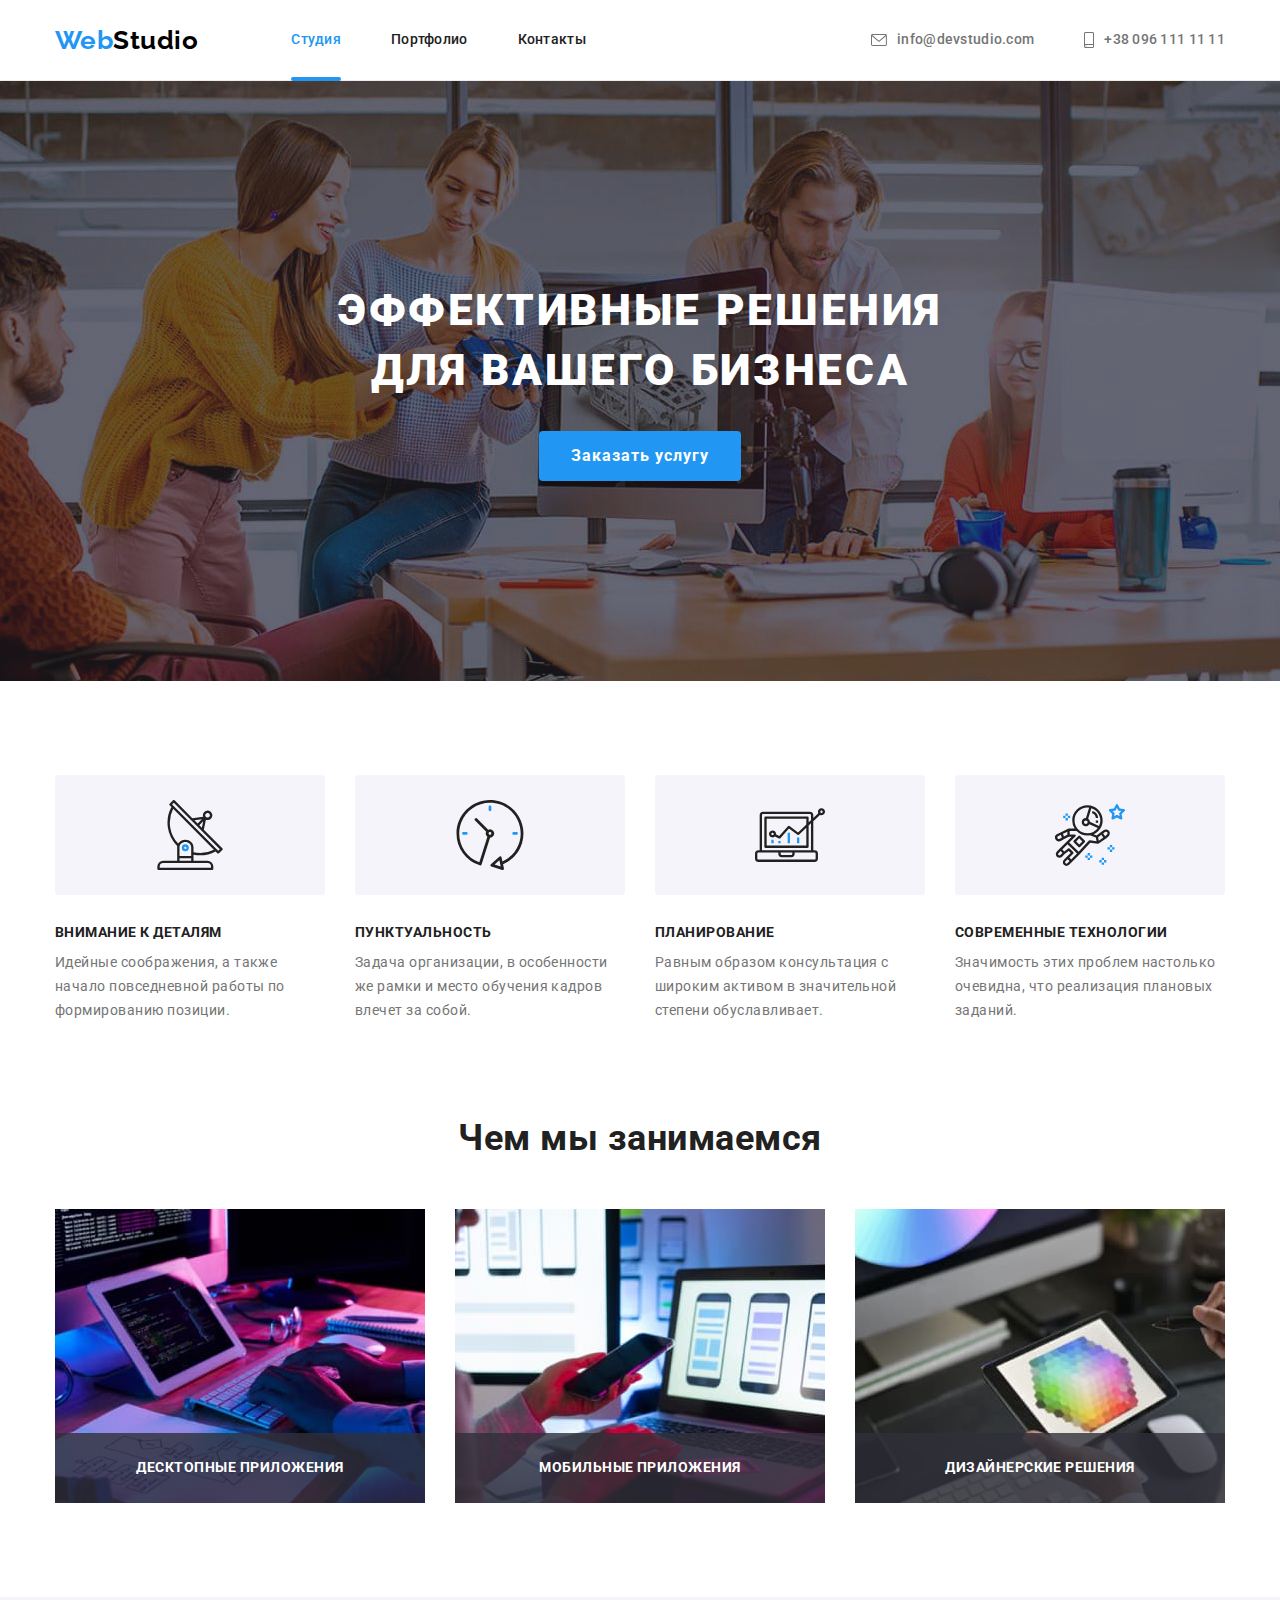
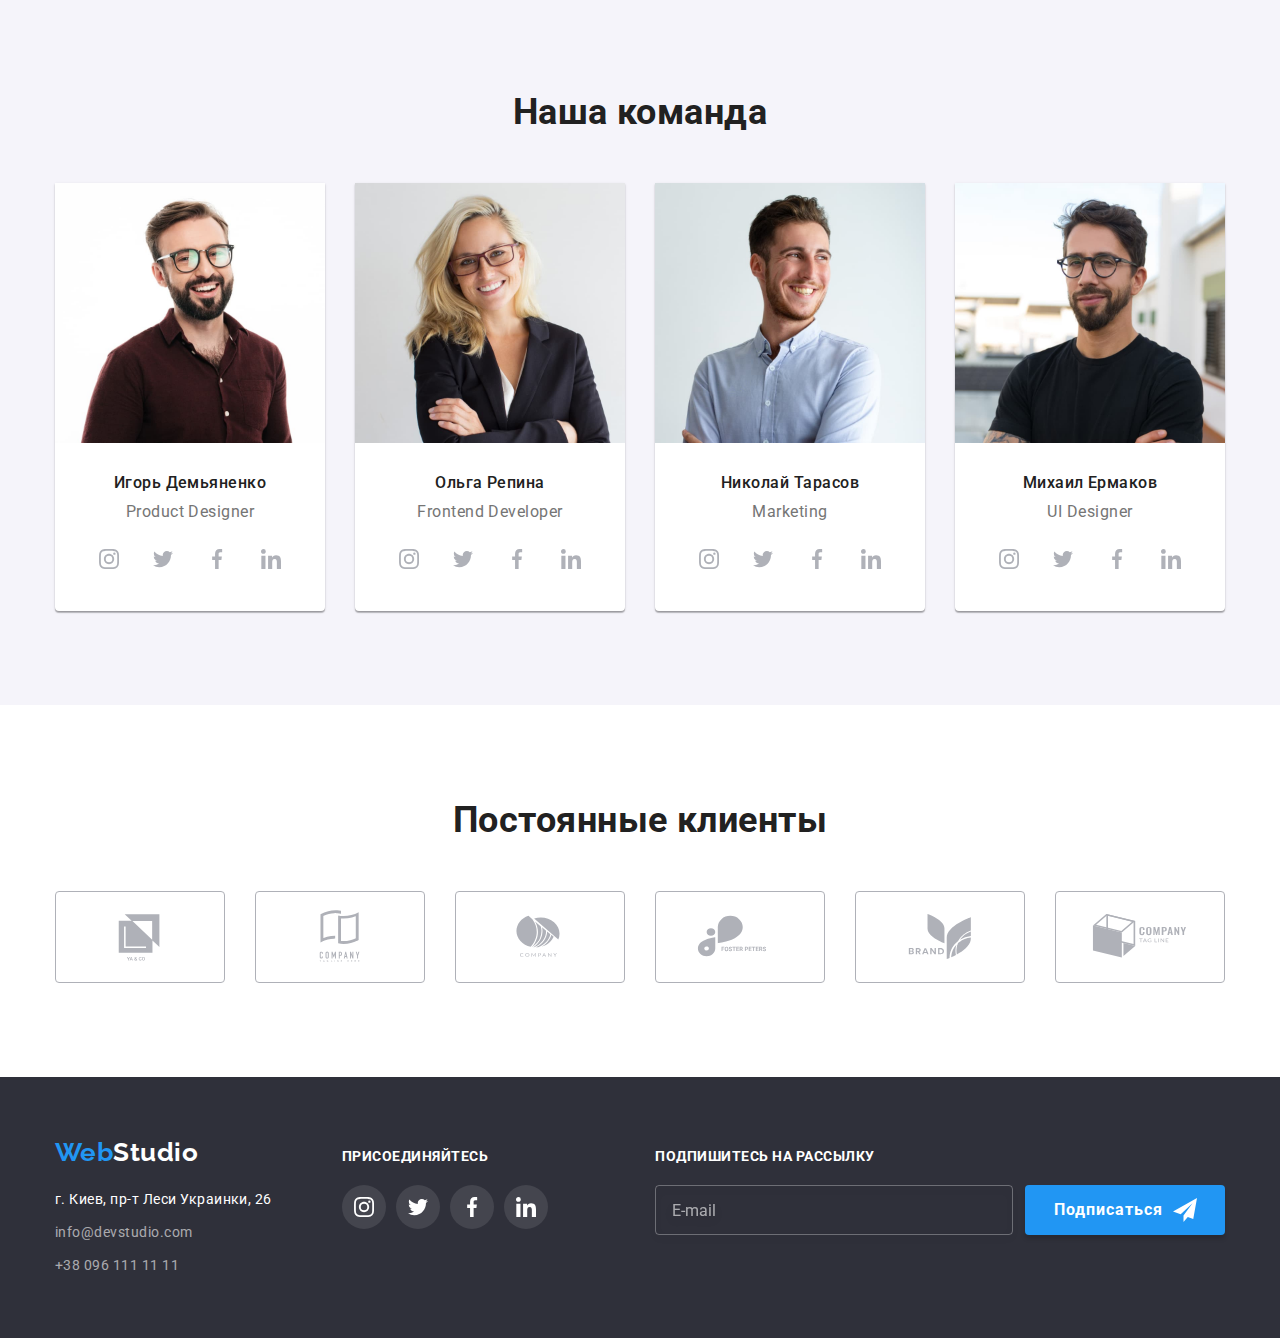
==== index.html @ 47e0ccbe "Итоги предыдущего ДЗ" ====
<!DOCTYPE html>
<html lang="ru">
   <head>
      <meta charset="UTF-8" />
      <meta http-equiv="X-UA-Compatible" content="IE=edge" />
      <meta name="viewport" content="width=device-width, initial-scale=1.0" />
      <title>Студия</title>
      <link rel="preconnect" href="https://fonts.googleapis.com" />
      <link rel="preconnect" href="https://fonts.gstatic.com" crossorigin />
      <link
         href="https://fonts.googleapis.com/css2?family=Raleway:wght@700&family=Roboto:wght@400;500;700;900&display=swap"
         rel="stylesheet"
      />
      <link
         rel="stylesheet"
         href="https://cdnjs.cloudflare.com/ajax/libs/modern-normalize/1.1.0/modern-normalize.css"
      />
      <link rel="stylesheet" href="./css/main.min.css" />
   </head>
   <body>
      <!-- Шапка страницы -->
      <header class="header">
         <div class="container">
            <a class="logo logo--header link" href="./index.html" lang="en">
               <span class="accent">Web</span>Studio</a
            >
            <nav class="nav">
               <ul class="nav-list list">
                  <li class="nav-list__item">
                     <a
                        class="nav-list__link nav-list__link--accent link"
                        href="./index.html"
                        >Студия</a
                     >
                  </li>
                  <li class="nav-list__item">
                     <a class="nav-list__link link" href="./portfolio.html"
                        >Портфолио</a
                     >
                  </li>
                  <li class="nav-list__item">
                     <a class="nav-list__link link" href="">Контакты</a>
                  </li>
               </ul>
            </nav>
            <ul class="contact-list list">
               <li class="contact-list__item">
                  <a
                     class="contact-list__link link"
                     href="mailto:info@devstudio.com"
                  >
                     <svg class="contact-list__icon" width="16" height="12">
                        <use href="./images/icons.svg#icon-envelope"></use>
                     </svg>
                     info@devstudio.com
                  </a>
               </li>
               <li class="contact-list__item">
                  <a class="contact-list__link link" href="tel:+380961111111">
                     <svg class="contact-list__icon" width="10" height="16">
                        <use href="./images/icons.svg#icon-phone"></use>
                     </svg>
                     +38 096 111 11 11
                  </a>
               </li>
            </ul>
         </div>
      </header>
      <!-- Уникальный контент страницы -->
      <main>
         <!-- Герой+ -->
         <section class="hero hero__overlay">
            <div class="container">
               <h1 class="hero__title">
                  Эффективные решения
                  <br />
                  для вашего бизнеса
               </h1>
               <button data-modal-open type="button" class="button">
                  Заказать услугу
               </button>
            </div>
         </section>
         <!-- Преимущества+ -->
         <section class="advantage section">
            <div class="container">
               <h2 class="visually-hidden">Преимущества</h2>
               <ul class="advantage-list list">
                  <li class="advantage-list__item">
                     <div class="advantage-list__wrap">
                        <svg
                           class="advantage-list__icon"
                           width="70"
                           height="70"
                        >
                           <use href="./images/icons.svg#icon-antenna"></use>
                        </svg>
                     </div>
                     <h3 class="advantage-list__title">Внимание к деталям</h3>
                     <p class="advantage-list__text">
                        Идейные соображения, а также начало повседневной работы
                        по формированию позиции.
                     </p>
                  </li>
                  <li class="advantage-list__item">
                     <div class="advantage-list__wrap">
                        <svg
                           class="advantage-list__icon"
                           width="70"
                           height="70"
                        >
                           <use href="./images/icons.svg#icon-clock"></use>
                        </svg>
                     </div>
                     <h3 class="advantage-list__title">Пунктуальность</h3>
                     <p class="advantage-list__text">
                        Задача организации, в особенности же рамки и место
                        обучения кадров влечет за собой.
                     </p>
                  </li>
                  <li class="advantage-list__item">
                     <div class="advantage-list__wrap">
                        <svg
                           class="advantage-list__icon"
                           width="70"
                           height="70"
                        >
                           <use href="./images/icons.svg#icon-diagram"></use>
                        </svg>
                     </div>
                     <h3 class="advantage-list__title">Планирование</h3>
                     <p class="advantage-list__text">
                        Равным образом консультация с широким активом в
                        значительной степени обуславливает.
                     </p>
                  </li>
                  <li class="advantage-list__item">
                     <div class="advantage-list__wrap">
                        <svg
                           class="advantage-list__icon"
                           width="70"
                           height="70"
                        >
                           <use href="./images/icons.svg#icon-astronaut"></use>
                        </svg>
                     </div>
                     <h3 class="advantage-list__title">
                        Современные технологии
                     </h3>
                     <p class="advantage-list__text">
                        Значимость этих проблем настолько очевидна, что
                        реализация плановых заданий.
                     </p>
                  </li>
               </ul>
            </div>
         </section>
         <!-- Чем мы занимаемся+ -->
         <section class="offers section">
            <div class="container">
               <h2 class="offers__title">Чем мы занимаемся</h2>
               <ul class="offers-list list">
                  <li class="offers-list__item">
                     <img
                        src="./images/box1.jpg"
                        alt="Человек печатает на клавиатуре"
                        width="370"
                     />
                     <p class="offers-list__text">Десктопные приложения</p>
                  </li>
                  <li class="offers-list__item">
                     <img
                        src="./images/box2.jpg"
                        alt="Человек держит в руке смартфон"
                        width="370"
                     />
                     <p class="offers-list__text">Мобильные приложения</p>
                  </li>
                  <li class="offers-list__item">
                     <img
                        src="./images/box3.jpg"
                        alt="Человек держит в руке планшет"
                        width="370"
                     />
                     <p class="offers-list__text">Дизайнерские решения</p>
                  </li>
               </ul>
            </div>
         </section>
         <!-- Наша команда+ -->
         <section class="team section">
            <div class="container">
               <h2 class="team__title">Наша команда</h2>
               <ul class="team-list list">
                  <li class="team-list__item">
                     <img
                        class="team-list__image"
                        src="./images/team-card1.jpg"
                        alt="Игорь Демьяненко"
                        width="270"
                     />
                     <div class="team-list__wrap">
                        <h3 class="team-list__item-title">Игорь Демьяненко</h3>
                        <p class="team-list__item-text" lang="en">
                           Product Designer
                        </p>
                        <ul class="team-list__socials socials list">
                           <li class="socials__item">
                              <a
                                 href=""
                                 class="socials__link socials__link--team"
                              >
                                 <svg
                                    class="socials__icon"
                                    width="20"
                                    height="20"
                                 >
                                    <use
                                       href="./images/icons.svg#icon-instagram"
                                    ></use>
                                 </svg>
                              </a>
                           </li>
                           <li class="socials__item">
                              <a
                                 href=""
                                 class="socials__link socials__link--team"
                              >
                                 <svg
                                    class="socials__icon"
                                    width="20"
                                    height="20"
                                 >
                                    <use
                                       href="./images/icons.svg#icon-twitter"
                                    ></use>
                                 </svg>
                              </a>
                           </li>
                           <li class="socials__item">
                              <a
                                 href=""
                                 class="socials__link socials__link--team"
                              >
                                 <svg
                                    class="socials__icon"
                                    width="20"
                                    height="20"
                                 >
                                    <use
                                       href="./images/icons.svg#icon-facebook"
                                    ></use>
                                 </svg>
                              </a>
                           </li>
                           <li class="socials__item">
                              <a
                                 href=""
                                 class="socials__link socials__link--team"
                              >
                                 <svg
                                    class="socials__icon"
                                    width="20"
                                    height="20"
                                 >
                                    <use
                                       href="./images/icons.svg#icon-linkedin"
                                    ></use>
                                 </svg>
                              </a>
                           </li>
                        </ul>
                     </div>
                  </li>
                  <li class="team-list__item">
                     <img
                        class="team-list__image"
                        src="./images/team-card2.jpg"
                        alt="Ольга Репина"
                        width="270"
                     />
                     <div class="team-list__wrap">
                        <h3 class="team-list__item-title">Ольга Репина</h3>
                        <p class="team-list__item-text" lang="en">
                           Frontend Developer
                        </p>
                        <ul class="team-list__socials socials list">
                           <li class="socials__item">
                              <a
                                 href=""
                                 class="socials__link socials__link--team"
                              >
                                 <svg
                                    class="socials__icon"
                                    width="20"
                                    height="20"
                                 >
                                    <use
                                       href="./images/icons.svg#icon-instagram"
                                    ></use>
                                 </svg>
                              </a>
                           </li>
                           <li class="socials__item">
                              <a
                                 href=""
                                 class="socials__link socials__link--team"
                              >
                                 <svg
                                    class="socials__icon"
                                    width="20"
                                    height="20"
                                 >
                                    <use
                                       href="./images/icons.svg#icon-twitter"
                                    ></use>
                                 </svg>
                              </a>
                           </li>
                           <li class="socials__item">
                              <a
                                 href=""
                                 class="socials__link socials__link--team"
                              >
                                 <svg
                                    class="socials__icon"
                                    width="20"
                                    height="20"
                                 >
                                    <use
                                       href="./images/icons.svg#icon-facebook"
                                    ></use>
                                 </svg>
                              </a>
                           </li>
                           <li class="socials__item">
                              <a
                                 href=""
                                 class="socials__link socials__link--team"
                              >
                                 <svg
                                    class="socials__icon"
                                    width="20"
                                    height="20"
                                 >
                                    <use
                                       href="./images/icons.svg#icon-linkedin"
                                    ></use>
                                 </svg>
                              </a>
                           </li>
                        </ul>
                     </div>
                  </li>
                  <li class="team-list__item">
                     <img
                        class="team-list__image"
                        src="./images/team-card3.jpg"
                        alt="Николай Тарасов"
                        width="270"
                     />
                     <div class="team-list__wrap">
                        <h3 class="team-list__item-title">Николай Тарасов</h3>
                        <p class="team-list__item-text" lang="en">Marketing</p>
                        <ul class="team-list__socials socials list">
                           <li class="socials__item">
                              <a
                                 href=""
                                 class="socials__link socials__link--team"
                              >
                                 <svg
                                    class="socials__icon"
                                    width="20"
                                    height="20"
                                 >
                                    <use
                                       href="./images/icons.svg#icon-instagram"
                                    ></use>
                                 </svg>
                              </a>
                           </li>
                           <li class="socials__item">
                              <a
                                 href=""
                                 class="socials__link socials__link--team"
                              >
                                 <svg
                                    class="socials__icon"
                                    width="20"
                                    height="20"
                                 >
                                    <use
                                       href="./images/icons.svg#icon-twitter"
                                    ></use>
                                 </svg>
                              </a>
                           </li>
                           <li class="socials__item">
                              <a
                                 href=""
                                 class="socials__link socials__link--team"
                              >
                                 <svg
                                    class="socials__icon"
                                    width="20"
                                    height="20"
                                 >
                                    <use
                                       href="./images/icons.svg#icon-facebook"
                                    ></use>
                                 </svg>
                              </a>
                           </li>
                           <li class="socials__item">
                              <a
                                 href=""
                                 class="socials__link socials__link--team"
                              >
                                 <svg
                                    class="socials__icon"
                                    width="20"
                                    height="20"
                                 >
                                    <use
                                       href="./images/icons.svg#icon-linkedin"
                                    ></use>
                                 </svg>
                              </a>
                           </li>
                        </ul>
                     </div>
                  </li>
                  <li class="team-list__item">
                     <img
                        class="team-list__image"
                        src="./images/team-card4.jpg"
                        alt="Михаил Ермаков"
                        width="270"
                     />
                     <div class="team-list__wrap">
                        <h3 class="team-list__item-title">Михаил Ермаков</h3>
                        <p class="team-list__item-text" lang="en">
                           UI Designer
                        </p>
                        <ul class="team-list__socials socials list">
                           <li class="socials__item">
                              <a
                                 href=""
                                 class="socials__link socials__link--team"
                              >
                                 <svg
                                    class="socials__icon"
                                    width="20"
                                    height="20"
                                 >
                                    <use
                                       href="./images/icons.svg#icon-instagram"
                                    ></use>
                                 </svg>
                              </a>
                           </li>
                           <li class="socials__item">
                              <a
                                 href=""
                                 class="socials__link socials__link--team"
                              >
                                 <svg
                                    class="socials__icon"
                                    width="20"
                                    height="20"
                                 >
                                    <use
                                       href="./images/icons.svg#icon-twitter"
                                    ></use>
                                 </svg>
                              </a>
                           </li>
                           <li class="socials__item">
                              <a
                                 href=""
                                 class="socials__link socials__link--team"
                              >
                                 <svg
                                    class="socials__icon"
                                    width="20"
                                    height="20"
                                 >
                                    <use
                                       href="./images/icons.svg#icon-facebook"
                                    ></use>
                                 </svg>
                              </a>
                           </li>
                           <li class="socials__item">
                              <a
                                 href=""
                                 class="socials__link socials__link--team"
                              >
                                 <svg
                                    class="socials__icon"
                                    width="20"
                                    height="20"
                                 >
                                    <use
                                       href="./images/icons.svg#icon-linkedin"
                                    ></use>
                                 </svg>
                              </a>
                           </li>
                        </ul>
                     </div>
                  </li>
               </ul>
            </div>
         </section>
         <!-- Клиенты+ -->
         <section class="clients section">
            <div class="container">
               <h2 class="clients__title">Постоянные клиенты</h2>
               <ul class="clients-list list">
                  <li class="clients-list__item">
                     <a href="" class="clients-list__link">
                        <svg class="clients-list__icon" width="106" height="60">
                           <use href="./images/icons.svg#icon-client1"></use>
                        </svg>
                     </a>
                  </li>
                  <li class="clients-list__item">
                     <a href="" class="clients-list__link">
                        <svg class="clients-list__icon" width="106" height="60">
                           <use href="./images/icons.svg#icon-client2"></use>
                        </svg>
                     </a>
                  </li>
                  <li class="clients-list__item">
                     <a href="" class="clients-list__link">
                        <svg class="clients-list__icon" width="106" height="60">
                           <use href="./images/icons.svg#icon-client3"></use>
                        </svg>
                     </a>
                  </li>
                  <li class="clients-list__item">
                     <a href="" class="clients-list__link">
                        <svg class="clients-list__icon" width="106" height="60">
                           <use href="./images/icons.svg#icon-client4"></use>
                        </svg>
                     </a>
                  </li>
                  <li class="clients-list__item">
                     <a href="" class="clients-list__link">
                        <svg class="clients-list__icon" width="106" height="60">
                           <use href="./images/icons.svg#icon-client5"></use>
                        </svg>
                     </a>
                  </li>
                  <li class="clients-list__item">
                     <a href="" class="clients-list__link">
                        <svg class="clients-list__icon" width="106" height="60">
                           <use href="./images/icons.svg#icon-client6"></use>
                        </svg>
                     </a>
                  </li>
               </ul>
            </div>
         </section>
      </main>
      <!-- Подвал страницы -->
      <footer class="footer">
         <div class="container">
            <div class="wrap wrap--left">
               <a class="logo logo--footer link" href="./index.html">
                  <span class="accent">Web</span>Studio</a
               >
               <address class="footer-address">
                  <ul class="address-list list">
                     <li class="address-list__item">
                        <a
                           class="
                              address-list__link address-list__link--map
                              link
                           "
                           href="https://goo.gl/maps/WgoKR5kKBHzv3oiY9"
                           target="_blank"
                           rel="noopener noreferrer"
                        >
                           г. Киев, пр-т Леси Украинки, 26
                        </a>
                     </li>
                     <li class="address-list__item">
                        <a
                           class="address-list__link link"
                           href="mailto:info@devstudio.com"
                           >info@devstudio.com</a
                        >
                     </li>
                     <li class="address-list__item">
                        <a
                           class="address-list__link link"
                           href="tel:+380961111111"
                           >+38 096 111 11 11</a
                        >
                     </li>
                  </ul>
               </address>
            </div>
            <div class="wrap wrap--centre">
               <p class="join__title">присоединяйтесь</p>
               <ul class="footer__socials socials list">
                  <li class="socials__item">
                     <a href="" class="socials__link socials__link--footer">
                        <svg class="socials__icon" width="20" height="20">
                           <use href="./images/icons.svg#icon-instagram"></use>
                        </svg>
                     </a>
                  </li>
                  <li class="socials__item">
                     <a href="" class="socials__link socials__link--footer">
                        <svg class="socials__icon" width="20" height="20">
                           <use href="./images/icons.svg#icon-twitter"></use>
                        </svg>
                     </a>
                  </li>
                  <li class="socials__item">
                     <a href="" class="socials__link socials__link--footer">
                        <svg class="socials__icon" width="20" height="20">
                           <use href="./images/icons.svg#icon-facebook"></use>
                        </svg>
                     </a>
                  </li>
                  <li class="socials__item">
                     <a href="" class="socials__link socials__link--footer">
                        <svg class="socials__icon" width="20" height="20">
                           <use href="./images/icons.svg#icon-linkedin"></use>
                        </svg>
                     </a>
                  </li>
               </ul>
            </div>
            <div class="wrap wrap--right">
               <p class="subscribe__title">Подпишитесь на рассылку</p>
               <form class="subscribe-form">
                  <input
                     type="email"
                     name="subscribe-email"
                     placeholder="E-mail"
                     class="subscribe-form__input"
                  />
                  <button type="submit" class="button subscribe-btn">
                     Подписаться
                     <svg class="subscribe-btn__icon" width="24" height="24">
                        <use href="./images/icons.svg#icon-subscribe"></use>
                     </svg>
                  </button>
               </form>
            </div>
         </div>
      </footer>
      <!-- Модальное окно+ -->
      <div data-modal class="backdrop is-hidden">
         <div class="modal">
            <button data-modal-close class="btn-close">
               <svg class="btn-close__icon" width="18" height="18">
                  <use href="./images/icons.svg#icon-close"></use>
               </svg>
            </button>
            <p class="modal__title">Оставьте свои данные, мы вам перезвоним</p>
            <form class="contact-form">
               <label for="name" class="contact-form__label">Имя</label>
               <div class="contact-form__input-wrap">
                  <input
                     id="name"
                     type="text"
                     name="name"
                     class="contact-form__input"
                  />
                  <svg class="contact-form__icon" width="18" height="18">
                     <use href="./images/icons.svg#icon-person"></use>
                  </svg>
               </div>
               <label for="tel" class="contact-form__label">Телефон</label>
               <div class="contact-form__input-wrap">
                  <input
                     id="tel"
                     type="tel"
                     name="tel"
                     class="contact-form__input"
                  />
                  <svg class="contact-form__icon" width="18" height="18">
                     <use href="./images/icons.svg#icon-line-phone"></use>
                  </svg>
               </div>
               <label for="email" class="contact-form__label">Почта</label>
               <div class="contact-form__input-wrap">
                  <input
                     id="email"
                     type="email"
                     name="email"
                     class="contact-form__input"
                  />
                  <svg class="contact-form__icon" width="18" height="18">
                     <use href="./images/icons.svg#icon-email"></use>
                  </svg>
               </div>
               <label for="comment" class="contact-form__label"
                  >Комментарий</label
               >
               <textarea
                  id="comment"
                  name="comment"
                  placeholder="Введите текст"
                  class="contact-form__comment"
               ></textarea>
               <input
                  id="checkbox"
                  type="checkbox"
                  name="policy"
                  value="policy"
                  class="policy-form__checkbox visually-hidden"
               />
               <label for="checkbox" class="policy-form__label">
                  <span>
                     <svg class="policy-form__icon" width="16" height="15">
                        <use href="./images/icons.svg#icon-checkbox"></use>
                     </svg>
                  </span>
                  Соглашаюсь с рассылкой и принимаю &nbsp;
                  <a href="" class="policy-form__link">Условия договора</a>
               </label>
               <button type="submit" class="button">Отправить</button>
            </form>
         </div>
      </div>
      <script src="./js/modal.js"></script>
   </body>
</html>
---- css/main.min.css ----
:root{--main-text-color: #757575;--main-title-color: #212121;--main-logo-color: #000000;--accent-color: #2196f3;--secondary-title-color: #ffffff;--third-link-color: rgba(255, 255, 255, 0.6);--secondary-bgr-color: #2f303a;--team-bgr-color: #f5f4fa;--border-color: #ececec;--transition-duration: 250ms;--transition-timing-function: cubic-bezier(0.4, 0, 0.2, 1)}body{font-family:"Roboto", sans-serif;letter-spacing:0.03em;color:var(--main-title-color);background-color:var(--secondary-title-color)}p,h1,h2,h3,h4,h5,h6{margin:0}ul{margin:0;padding:0}img{display:block;max-width:100%;height:auto}.list{list-style:none}.link{text-decoration:none}.accent{color:var(--accent-color)}.container{width:1200px;padding-left:15px;padding-right:15px;margin:0 auto}.section{padding-top:94px;padding-bottom:94px}.logo{font-family:Raleway;font-weight:700;font-size:26px;line-height:1.19}.logo--header{margin-right:93px;padding-top:24px;padding-bottom:24px;color:var(--main-logo-color)}.logo--footer{display:block;margin-bottom:20px;color:var(--secondary-title-color)}.socials{display:flex;justify-content:center;align-items:center}.socials__item{width:44px;height:44px}.socials__item:not(:last-child){margin-right:10px}.socials__link{display:flex;align-items:center;justify-content:center;width:100%;height:100%;border-radius:50%}.socials__link--team{background-color:var(--secondary-title-color);color:#afb1b8;transition:color var(--transition-duration) var(--transition-timing-function),background-color var(--transition-duration) var(--transition-timing-function)}.socials__link--team:hover,.socials__link--team:focus{background-color:var(--accent-color);color:var(--secondary-title-color)}.socials__icon{fill:currentColor}.socials__link--footer{background-color:rgba(255,255,255,0.1);color:var(--secondary-title-color);transition:background-color var(--transition-duration) var(--transition-timing-function)}.socials__link--footer:hover,.socials__link--footer:focus{background-color:var(--accent-color)}.button{font-family:inherit;font-weight:700;font-size:16px;line-height:1.87;letter-spacing:0.06em;color:var(--secondary-title-color);background-color:var(--accent-color);box-shadow:0px 4px 4px rgba(0,0,0,0.15);cursor:pointer;border:0;border-radius:4px;padding:10px 32px}.modal-form>.button{padding:10px 55px 10px 56px}.backdrop{position:fixed;z-index:1;top:0;left:0;width:100vw;height:100vh;background:rgba(0,0,0,0.2);opacity:1;transition:opacity var(--transition-duration) var(--transition-timing-function),visibility var(--transition-duration) var(--transition-timing-function)}.backdrop.is-hidden{visibility:hidden;opacity:0;pointer-events:none}.modal{position:absolute;top:50%;left:50%;min-width:528px;min-height:581px;padding:40px;text-align:center;transform:translate(-50%, -50%) scale(1);transition:transform var(--transition-duration) var(--transition-timing-function);background:var(--secondary-title-color);box-shadow:0px 1px 3px rgba(0,0,0,0.12),0px 1px 1px rgba(0,0,0,0.14),0px 2px 1px rgba(0,0,0,0.2);border-radius:4px}.backdrop.is-hidden .modal{transform:translate(-50%, -50%) scale(0.9)}.modal__title{font-weight:700;font-size:20px;line-height:1.15;margin-bottom:12px}.btn-close{position:absolute;right:8px;top:8px;display:flex;align-items:center;justify-content:center;width:30px;height:30px;background:var(--secondary-title-color);border:1px solid rgba(0,0,0,0.1);border-radius:50%;cursor:pointer}.btn-close__icon{fill:var(--main-logo-color);transition:fill var(--transition-duration) var(--transition-timing-function)}.btn-close:hover .btn-close__icon,.btn-close:focus .btn-close__icon{fill:var(--accent-color)}.contact-form__label{display:block;margin-bottom:4px;text-align:start;font-size:12px;line-height:1.17;letter-spacing:0.01em;color:var(--main-text-color)}.contact-form__input-wrap{position:relative;margin-bottom:10px}.contact-form__input{display:inline-block;width:100%;height:40px;padding:12px 42px;border:1px solid rgba(33,33,33,0.2);border-radius:4px;outline:none;cursor:pointer;transition:border-color var(--transition-duration) var(--transition-timing-function)}.contact-form__input:focus{border-color:var(--accent-color)}.contact-form__icon{position:absolute;top:50%;left:15px;transform:translateY(-50%);fill:var(--main-title-color);transition:fill var(--transition-duration) var(--transition-timing-function)}.contact-form__input:focus+.contact-form__icon{fill:var(--accent-color)}.contact-form__comment{display:block;padding:12px 16px;margin-bottom:20px;width:100%;height:120px;resize:none;border:1px solid rgba(33,33,33,0.2);border-radius:4px;outline:none;cursor:pointer;transition:border-color var(--transition-duration) var(--transition-timing-function)}.contact-form__comment:focus{border-color:var(--accent-color)}.contact-form__comment::placeholder{font-size:12px;line-height:1.17;letter-spacing:0.01em;color:rgba(117,117,117,0.5)}.policy-form__label{position:relative;display:flex;justify-content:center;align-items:center;margin-bottom:30px;font-size:14px;line-height:1.71;color:var(--main-text-color)}.policy-form__label a{color:var(--accent-color);text-decoration-skip-ink:none}.policy-form__label span{display:flex;align-items:center;justify-content:center;margin-right:8.38px;width:16px;height:15px;border:2px solid var(--main-title-color);border-radius:2px}.policy-form__label:hover span{border-color:var(--accent-color)}.policy-form__checkbox:focus+.policy-form__label span{border-color:var(--accent-color)}.policy-form__icon{fill:transparent}.policy-form__icon:hover{cursor:pointer}.policy-form__checkbox:checked+.policy-form__label .policy-form__icon{fill:var(--secondary-title-color)}.policy-form__checkbox:checked+.policy-form__label span{background-color:var(--accent-color);border:none}.subscribe-form{display:flex;justify-content:space-between;align-items:center}.subscribe-form__input{width:358px;height:50px;padding:15px 16px;margin-right:12px;border:1px solid rgba(255,255,255,0.3);box-sizing:border-box;filter:drop-shadow(0px 4px 4px rgba(0,0,0,0.15));border-radius:4px;color:var(--secondary-title-color);background-color:transparent}.subscribe-form__input::placeholder{color:var(--third-link-color)}.subscribe-btn{padding:10px 62px 10px 29px;position:relative}.subscribe-btn__icon{position:absolute;top:50%;right:28px;transform:translateY(-50%);height:24px;fill:var(--secondary-title-color)}.visually-hidden{position:absolute;white-space:nowrap;width:1px;height:1px;overflow:hidden;border:0;padding:0;clip:rect(0 0 0 0);clip-path:inset(50%);margin:-1px}.header{border-bottom:1px solid var(--border-color)}.header .container{display:flex;align-items:center}.nav,.nav-list,.contact-list__link{display:flex;align-items:center}.nav-list__item:not(:last-child),.contact-list__item:not(:last-child){margin-right:50px}.nav-list__item{position:relative}.nav-list__link{display:block;padding-top:32px;padding-bottom:32px;font-weight:500;font-size:14px;line-height:1.14;letter-spacing:0.02em;color:var(--main-title-color);transition:color var(--transition-duration) var(--transition-timing-function)}.nav-list__link:hover,.nav-list__link:focus{color:var(--accent-color)}.nav-list__link--accent{color:var(--accent-color)}.nav-list__link--accent::after{content:'';position:absolute;bottom:-1px;right:0;width:100%;height:4px;background:var(--accent-color);border-radius:2px}.contact-list{display:flex;margin-left:auto}.contact-list__link{font-weight:500;font-size:14px;line-height:1.14;letter-spacing:0.02em;color:var(--main-text-color);padding-top:32px;padding-bottom:32px;transition:color var(--transition-duration) var(--transition-timing-function)}.contact-list__link:hover,.contact-list__link:focus{color:var(--accent-color)}.contact-list__icon{fill:currentColor;margin-right:10px}.hero{background-color:var(--secondary-bgr-color);text-align:center;padding-top:200px;padding-bottom:200px}.hero__overlay{height:600px;max-width:1600px;margin-left:auto;margin-right:auto;background-image:linear-gradient(rgba(47,48,58,0.4), rgba(47,48,58,0.4)),url(../images/hero.jpg);background-size:cover;background-repeat:no-repeat;background-position:center}.hero__title{font-weight:900;font-size:44px;line-height:1.36;text-align:center;letter-spacing:0.06em;text-transform:uppercase;color:var(--secondary-title-color);margin-bottom:30px}.advantage-list{display:flex}.advantage-list__item{width:270px}.advantage-list__item:not(:last-child){margin-right:30px}.advantage-list__wrap{display:flex;align-items:center;justify-content:center;width:270px;height:120px;margin-bottom:30px;background:var(--team-bgr-color);border-radius:4px}.advantage-list__title{font-size:14px;line-height:1.14;text-transform:uppercase;margin-bottom:10px}.advantage-list__text{font-size:14px;line-height:1.71;color:var(--main-text-color)}.offers{padding-top:0}.offers__title{font-size:36px;line-height:1.17;text-align:center;margin-bottom:50px}.offers-list{display:flex}.offers-list__item{position:relative}.offers-list__item:not(:last-child){margin-right:30px}.offers-list__text{position:absolute;bottom:0;width:100%;height:70px;display:flex;align-items:center;justify-content:center;font-weight:700;font-size:14px;line-height:1.14;text-align:center;text-transform:uppercase;background:rgba(47,48,58,0.8);color:var(--secondary-title-color)}.team{background-color:var(--team-bgr-color)}.team__title{font-size:36px;line-height:1.17;text-align:center;margin-bottom:50px}.team-list{display:flex;margin-right:-30px}.team-list__item{margin-right:30px;border-radius:0px 0px 4px 4px;background:#ffffff;box-shadow:0px 1px 3px rgba(0,0,0,0.12),0px 1px 1px rgba(0,0,0,0.14),0px 2px 1px rgba(0,0,0,0.2)}.team-list__wrap{padding-top:30px;padding-bottom:30px}.team-list__item-title{font-weight:500;font-size:16px;line-height:1.19;text-align:center;margin-bottom:10px}.team-list__item-text{font-size:16px;line-height:1.19;text-align:center;color:var(--main-text-color);margin-bottom:16px}.clients__title{font-size:36px;line-height:1.17;text-align:center;margin-bottom:50px}.clients-list{display:flex;justify-content:center}.clients-list__item{width:170px;height:92px}.clients-list__item:not(:last-child){margin-right:30px}.clients-list__link{display:flex;align-items:center;justify-content:center;border:1px solid #afb1b8;border-radius:4px;width:100%;height:100%;color:#afb1b8;transition:color var(--transition-duration) var(--transition-timing-function),border var(--transition-duration) var(--transition-timing-function)}.clients-list__link:hover,.clients-list__link:focus{color:var(--accent-color);border:1px solid var(--accent-color)}.clients-list__icon{fill:currentColor}.filter-list{display:flex;justify-content:center;margin-bottom:50px}.filter-list__item:not(:last-child){margin-right:8px}.filter-list__btn{font-family:inherit;font-weight:500;font-size:16px;line-height:1.62;text-align:center;color:var(--main-title-color);background-color:var(--team-bgr-color);cursor:pointer;transition:color var(--transition-duration) var(--transition-timing-function),background-color var(--transition-duration) var(--transition-timing-function),box-shadow var(--transition-duration) var(--transition-timing-function);padding:6px 22px;border:0;border-radius:4px}.filter-list__btn:hover,.filter-list__btn:focus{color:var(--secondary-title-color);background-color:var(--accent-color);box-shadow:0px 3px 1px rgba(0,0,0,0.1),0px 1px 2px rgba(0,0,0,0.08),0px 2px 2px rgba(0,0,0,0.12);border:0;border-radius:4px}.filter-list__btn--current{color:var(--secondary-title-color);background-color:var(--accent-color);box-shadow:0px 3px 1px rgba(0,0,0,0.1),0px 1px 2px rgba(0,0,0,0.08),0px 2px 2px rgba(0,0,0,0.12);border:0;border-radius:4px}.portfolio-list{display:flex;flex-wrap:wrap;margin-right:-30px;margin-bottom:-30px}.portfolio-list__item{flex-basis:calc(100% / 3 - 30px);margin-right:30px;margin-bottom:30px}.portfolio-list__link{display:block;transition:box-shadow var(--transition-duration) var(--transition-timing-function)}.portfolio-list__link:hover,.portfolio-list__link:focus{box-shadow:0px 1px 1px rgba(0,0,0,0.12),0px 4px 4px rgba(0,0,0,0.06),1px 4px 6px rgba(0,0,0,0.16)}.portfolio-list__overlay{position:relative;overflow:hidden}.portfolio-list__text{position:absolute;height:100%;padding:63px 24px;transform:translateY(0);transition:transform var(--transition-duration) var(--transition-timing-function);font-size:18px;line-height:1.56;color:var(--secondary-title-color);background:rgba(33,150,243,0.9)}.portfolio-list__link:hover .portfolio-list__text,.portfolio-list__link:focus .portfolio-list__text{transform:translateY(-100%)}.portfolio-list__wrap{background:var(--secondary-title-color);border:1px solid #eeeeee;padding:20px 24px}.portfolio-list__titles{font-size:18px;line-height:2;letter-spacing:0.06em;color:var(--main-title-color);margin-bottom:4px}.portfolio-list__category{font-size:16px;line-height:1.87;color:var(--main-text-color)}.footer{background-color:var(--secondary-bgr-color);padding-top:60px;padding-bottom:60px}.footer .container{display:flex;align-items:baseline}.wrap--left{margin-right:70px}.footer-address{font-style:normal;font-size:14px;line-height:1.71}.address-list__item:not(:last-child){margin-bottom:9px}.address-list__link{color:var(--third-link-color);transition:color var(--transition-duration) var(--transition-timing-function)}.address-list__link:hover,.address-list__link:focus{color:var(--accent-color)}.address-list__link--map{color:var(--secondary-title-color)}.wrap--centre{margin-right:auto}.join__title,.subscribe__title{font-weight:700;font-size:14px;line-height:1.14;text-transform:uppercase;color:var(--secondary-title-color);margin-bottom:20px}
/*# sourceMappingURL=main.min.css.map */
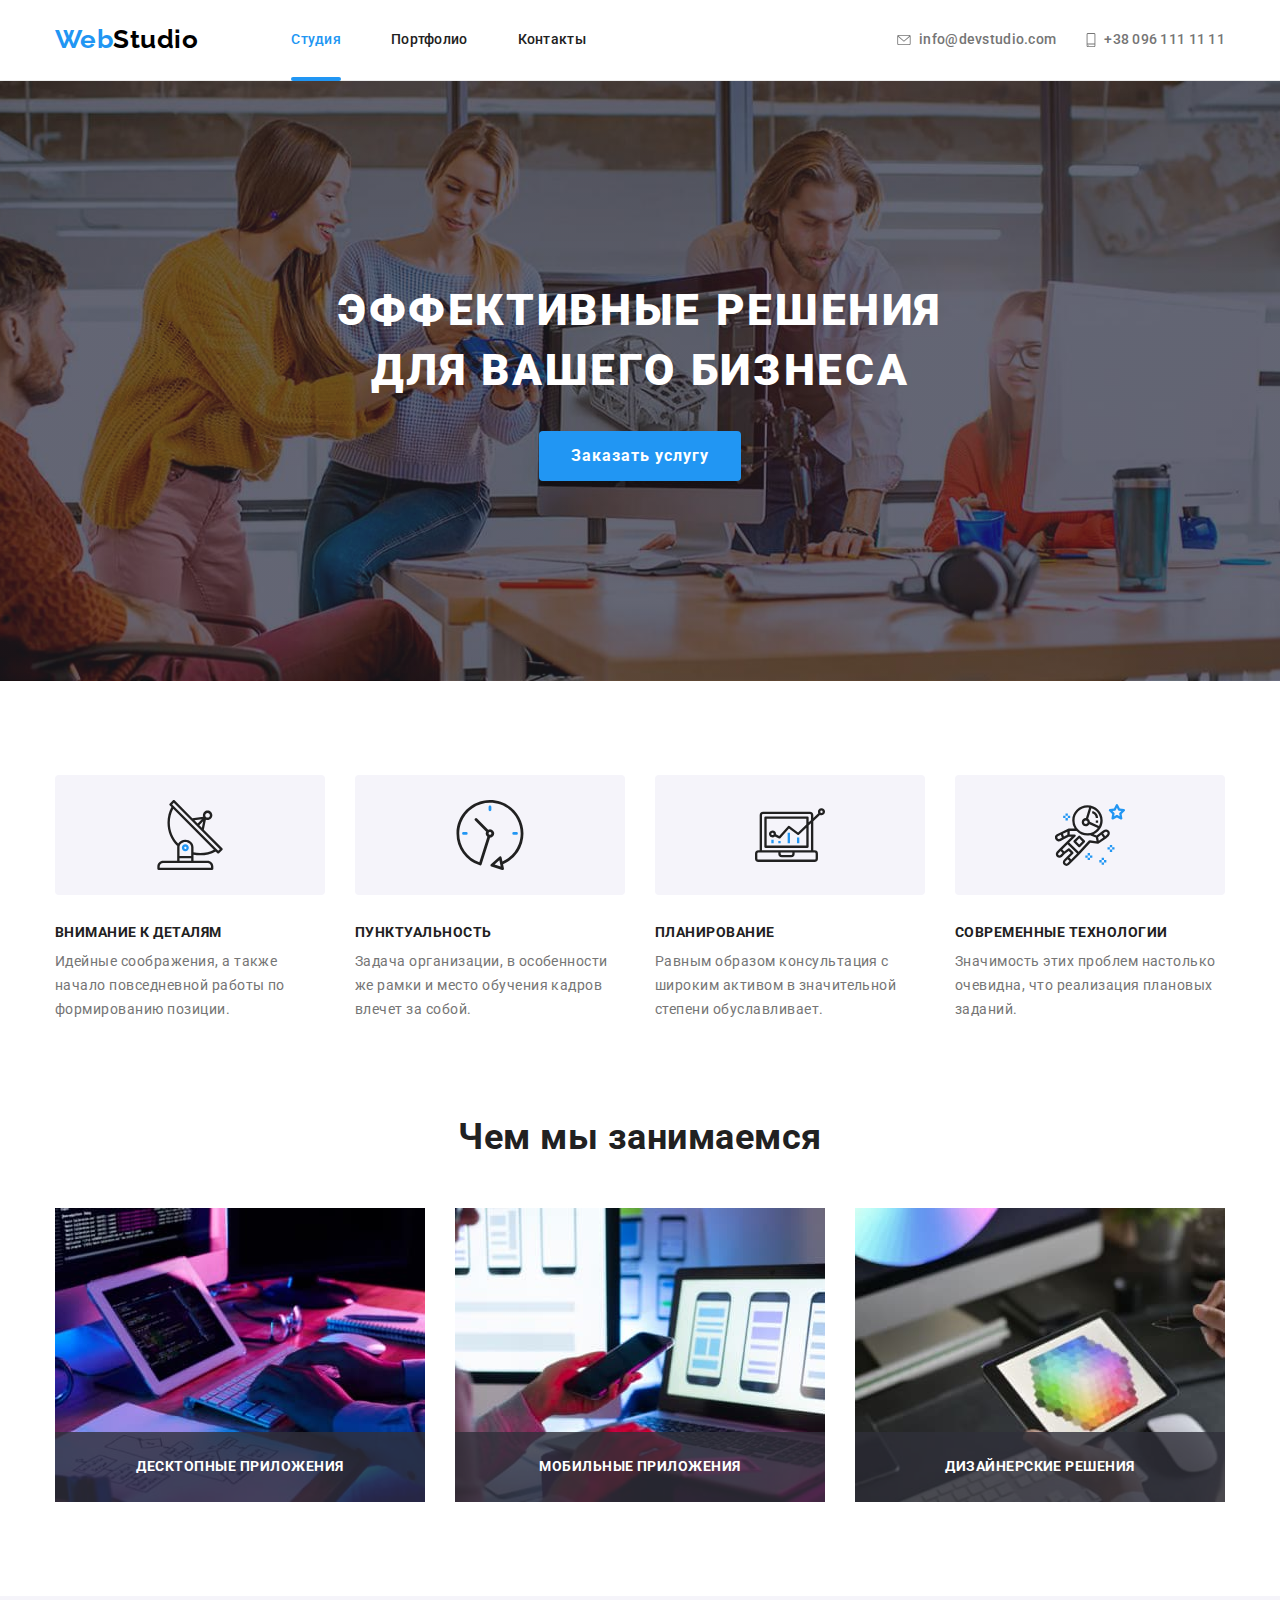
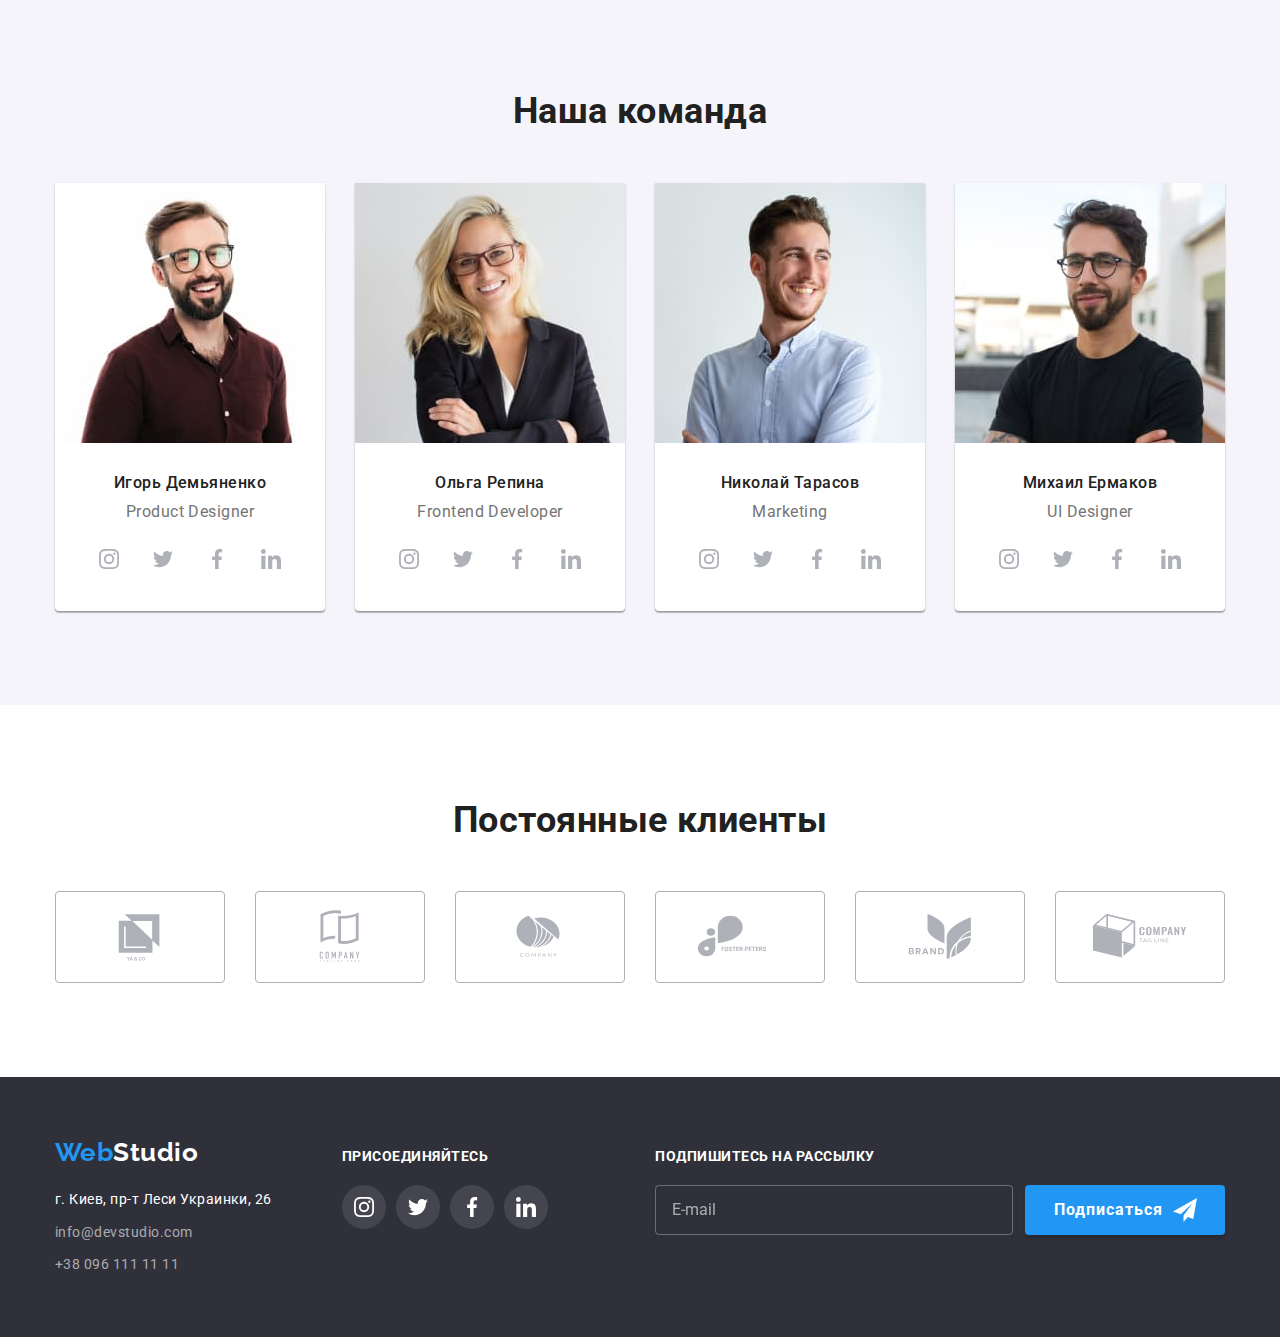
==== commit 092557f7: "Выполнена вёрстка адаптивной версии" ====
--- a/index.html
+++ b/index.html
@@ -20,7 +20,7 @@
    <body>
       <!-- Шапка страницы -->
       <header class="header">
-         <div class="container">
+         <div class="container container--header">
             <a class="logo logo--header link" href="./index.html" lang="en">
                <span class="accent">Web</span>Studio</a
             >
@@ -46,24 +46,125 @@
             <ul class="contact-list list">
                <li class="contact-list__item">
                   <a
-                     class="contact-list__link link"
+                     class="contact-list__link contact-list__link--top link"
                      href="mailto:info@devstudio.com"
                   >
-                     <svg class="contact-list__icon" width="16" height="12">
+                     <svg
+                        class="contact-list__icon contact-list__icon--email"
+                        width="16"
+                        height="12"
+                     >
                         <use href="./images/icons.svg#icon-envelope"></use>
                      </svg>
                      info@devstudio.com
                   </a>
                </li>
                <li class="contact-list__item">
-                  <a class="contact-list__link link" href="tel:+380961111111">
-                     <svg class="contact-list__icon" width="10" height="16">
+                  <a
+                     class="contact-list__link contact-list__link--bottom link"
+                     href="tel:+380961111111"
+                  >
+                     <svg
+                        class="contact-list__icon contact-list__icon--tel"
+                        width="10"
+                        height="16"
+                     >
                         <use href="./images/icons.svg#icon-phone"></use>
                      </svg>
                      +38 096 111 11 11
                   </a>
                </li>
             </ul>
+            <button type="button" class="menu-btn menu-btn--open">
+               <svg class="menu-btn__icon" width="40" height="40">
+                  <use href="./images/icons.svg#icon-menu-open"></use>
+               </svg>
+            </button>
+         </div>
+         <div class="menu is-hidden">
+            <div class="container">
+               <div class="menu-top">
+                  <button type="button" class="menu-btn menu-btn--close">
+                     <svg class="menu-btn__icon" width="40" height="40">
+                        <use href="./images/icons.svg#icon-menu-close"></use>
+                     </svg>
+                  </button>
+                  <ul class="menu-list list">
+                     <li class="menu-list__item">
+                        <a
+                           class="menu-list__link menu-list__link--accent link"
+                           href="./index.html"
+                           >Студия</a
+                        >
+                     </li>
+                     <li class="menu-list__item">
+                        <a class="menu-list__link link" href="./portfolio.html"
+                           >Портфолио</a
+                        >
+                     </li>
+                     <li class="menu-list__item">
+                        <a class="menu-list__link link" href="">Контакты</a>
+                     </li>
+                  </ul>
+               </div>
+               <div class="menu-bottom">
+                  <ul class="menu-contact-list list">
+                     <li class="menu-contact-list__item">
+                        <a
+                           class="
+                              menu-contact-list__link
+                              menu-contact-list__link--accent
+                              link
+                           "
+                           href="mailto:info@devstudio.com"
+                           >info@devstudio.com
+                        </a>
+                     </li>
+                     <li class="menu-contact-list__item">
+                        <a
+                           class="menu-contact-list__link link"
+                           href="tel:+380961111111"
+                        >
+                           +38 096 111 11 11
+                        </a>
+                     </li>
+                  </ul>
+                  <ul class="menu-socials-list list">
+                     <li class="menu-socials-list__item">
+                        <a
+                           class="menu-socials-list__link link"
+                           href=""
+                           lang="en"
+                           >Instagram</a
+                        >
+                     </li>
+                     <li class="menu-socials-list__item">
+                        <a
+                           class="menu-socials-list__link link"
+                           href=""
+                           lang="en"
+                           >Twitter</a
+                        >
+                     </li>
+                     <li class="menu-socials-list__item">
+                        <a
+                           class="menu-socials-list__link link"
+                           href=""
+                           lang="en"
+                           >Facebook</a
+                        >
+                     </li>
+                     <li class="menu-socials-list__item">
+                        <a
+                           class="menu-socials-list__link link"
+                           href=""
+                           lang="en"
+                           >LinkedIn</a
+                        >
+                     </li>
+                  </ul>
+               </div>
+            </div>
          </div>
       </header>
       <!-- Уникальный контент страницы -->
@@ -76,7 +177,11 @@
                   <br />
                   для вашего бизнеса
                </h1>
-               <button data-modal-open type="button" class="button">
+               <button
+                  data-modal-open
+                  type="button"
+                  class="button button--hero"
+               >
                   Заказать услугу
                </button>
             </div>
@@ -162,25 +267,25 @@
                <ul class="offers-list list">
                   <li class="offers-list__item">
                      <img
+                        srcset="./images/box1.jpg 1x, ./images/box1-2x.jpg 2x"
                         src="./images/box1.jpg"
                         alt="Человек печатает на клавиатуре"
-                        width="370"
                      />
                      <p class="offers-list__text">Десктопные приложения</p>
                   </li>
                   <li class="offers-list__item">
                      <img
+                        srcset="./images/box2.jpg 1x, ./images/box2-2x.jpg 2x"
                         src="./images/box2.jpg"
                         alt="Человек держит в руке смартфон"
-                        width="370"
                      />
                      <p class="offers-list__text">Мобильные приложения</p>
                   </li>
                   <li class="offers-list__item">
                      <img
+                        srcset="./images/box3.jpg 1x, ./images/box3-2x.jpg 2x"
                         src="./images/box3.jpg"
                         alt="Человек держит в руке планшет"
-                        width="370"
                      />
                      <p class="offers-list__text">Дизайнерские решения</p>
                   </li>
@@ -192,16 +297,38 @@
             <div class="container">
                <h2 class="team__title">Наша команда</h2>
                <ul class="team-list list">
-                  <li class="team-list__item">
-                     <img
-                        class="team-list__image"
-                        src="./images/team-card1.jpg"
-                        alt="Игорь Демьяненко"
-                        width="270"
-                     />
-                     <div class="team-list__wrap">
-                        <h3 class="team-list__item-title">Игорь Демьяненко</h3>
-                        <p class="team-list__item-text" lang="en">
+                  <li class="team-list__item team-card">
+                     <picture>
+                        <source
+                           srcset="
+                              ./images/team-card1.jpg    1x,
+                              ./images/team-card1-2x.jpg 2x
+                           "
+                           media="(min-width:1200px)" />
+                        <source
+                           srcset="
+                              ./images/team-card1-tab-1x.jpg 1x,
+                              ./images/team-card1-tab-2x.jpg 2x
+                           "
+                           media="(min-width:768px)" />
+                        <source
+                           srcset="
+                              ./images/team-card1-mob-1x.jpg 1x,
+                              ./images/team-card1-mob-2x.jpg 2x
+                           "
+                           media="(min-width:320px)" />
+                        <img
+                           class="team-card__image"
+                           srcset="
+                              ./images/team-card1.jpg    1x,
+                              ./images/team-card1-2x.jpg 2x
+                           "
+                           src="./images/team-card1.jpg"
+                           alt="Игорь Демьяненко"
+                     /></picture>
+                     <div class="team-card__header">
+                        <h3 class="team-card__title">Игорь Демьяненко</h3>
+                        <p class="team-card__subtitle" lang="en">
                            Product Designer
                         </p>
                         <ul class="team-list__socials socials list">
@@ -272,16 +399,38 @@
                         </ul>
                      </div>
                   </li>
-                  <li class="team-list__item">
-                     <img
-                        class="team-list__image"
-                        src="./images/team-card2.jpg"
-                        alt="Ольга Репина"
-                        width="270"
-                     />
-                     <div class="team-list__wrap">
-                        <h3 class="team-list__item-title">Ольга Репина</h3>
-                        <p class="team-list__item-text" lang="en">
+                  <li class="team-list__item team-card">
+                     <picture>
+                        <source
+                           srcset="
+                              ./images/team-card2.jpg    1x,
+                              ./images/team-card2-2x.jpg 2x
+                           "
+                           media="(min-width:1200px)" />
+                        <source
+                           srcset="
+                              ./images/team-card2-tab-1x.jpg 1x,
+                              ./images/team-card2-tab-2x.jpg 2x
+                           "
+                           media="(min-width:768px)" />
+                        <source
+                           srcset="
+                              ./images/team-card2-mob-1x.jpg 1x,
+                              ./images/team-card2-mob-2x.jpg 2x
+                           "
+                           media="(min-width:320px)" />
+                        <img
+                           class="team-card__image"
+                           srcset="
+                              ./images/team-card2.jpg    1x,
+                              ./images/team-card2-2x.jpg 2x
+                           "
+                           src="./images/team-card2.jpg"
+                           alt="Ольга Репина"
+                     /></picture>
+                     <div class="team-card__header">
+                        <h3 class="team-card__title">Ольга Репина</h3>
+                        <p class="team-card__subtitle" lang="en">
                            Frontend Developer
                         </p>
                         <ul class="team-list__socials socials list">
@@ -352,16 +501,38 @@
                         </ul>
                      </div>
                   </li>
-                  <li class="team-list__item">
-                     <img
-                        class="team-list__image"
-                        src="./images/team-card3.jpg"
-                        alt="Николай Тарасов"
-                        width="270"
-                     />
-                     <div class="team-list__wrap">
-                        <h3 class="team-list__item-title">Николай Тарасов</h3>
-                        <p class="team-list__item-text" lang="en">Marketing</p>
+                  <li class="team-list__item team-card">
+                     <picture>
+                        <source
+                           srcset="
+                              ./images/team-card3.jpg    1x,
+                              ./images/team-card3-2x.jpg 2x
+                           "
+                           media="(min-width:1200px)" />
+                        <source
+                           srcset="
+                              ./images/team-card3-tab-1x.jpg 1x,
+                              ./images/team-card3-tab-2x.jpg 2x
+                           "
+                           media="(min-width:768px)" />
+                        <source
+                           srcset="
+                              ./images/team-card3-mob-1x.jpg 1x,
+                              ./images/team-card3-mob-2x.jpg 2x
+                           "
+                           media="(min-width:320px)" />
+                        <img
+                           class="team-card__image"
+                           srcset="
+                              ./images/team-card3.jpg    1x,
+                              ./images/team-card3-2x.jpg 2x
+                           "
+                           src="./images/team-card3.jpg"
+                           alt="Николай Тарасов"
+                     /></picture>
+                     <div class="team-card__header">
+                        <h3 class="team-card__title">Николай Тарасов</h3>
+                        <p class="team-card__subtitle" lang="en">Marketing</p>
                         <ul class="team-list__socials socials list">
                            <li class="socials__item">
                               <a
@@ -430,18 +601,38 @@
                         </ul>
                      </div>
                   </li>
-                  <li class="team-list__item">
-                     <img
-                        class="team-list__image"
-                        src="./images/team-card4.jpg"
-                        alt="Михаил Ермаков"
-                        width="270"
-                     />
-                     <div class="team-list__wrap">
-                        <h3 class="team-list__item-title">Михаил Ермаков</h3>
-                        <p class="team-list__item-text" lang="en">
-                           UI Designer
-                        </p>
+                  <li class="team-list__item team-card">
+                     <picture>
+                        <source
+                           srcset="
+                              ./images/team-card4.jpg    1x,
+                              ./images/team-card4-2x.jpg 2x
+                           "
+                           media="(min-width:1200px)" />
+                        <source
+                           srcset="
+                              ./images/team-card4-tab-1x.jpg 1x,
+                              ./images/team-card4-tab-2x.jpg 2x
+                           "
+                           media="(min-width:768px)" />
+                        <source
+                           srcset="
+                              ./images/team-card4-mob-1x.jpg 1x,
+                              ./images/team-card4-mob-2x.jpg 2x
+                           "
+                           media="(min-width:320px)" />
+                        <img
+                           class="team-card__image"
+                           srcset="
+                              ./images/team-card4.jpg    1x,
+                              ./images/team-card4-2x.jpg 2x
+                           "
+                           src="./images/team-card4.jpg"
+                           alt="Михаил Ермаков"
+                     /></picture>
+                     <div class="team-card__header">
+                        <h3 class="team-card__title">Михаил Ермаков</h3>
+                        <p class="team-card__subtitle" lang="en">UI Designer</p>
                         <ul class="team-list__socials socials list">
                            <li class="socials__item">
                               <a
@@ -566,75 +757,83 @@
       </main>
       <!-- Подвал страницы -->
       <footer class="footer">
-         <div class="container">
-            <div class="wrap wrap--left">
-               <a class="logo logo--footer link" href="./index.html">
-                  <span class="accent">Web</span>Studio</a
-               >
-               <address class="footer-address">
-                  <ul class="address-list list">
-                     <li class="address-list__item">
-                        <a
-                           class="
-                              address-list__link address-list__link--map
-                              link
-                           "
-                           href="https://goo.gl/maps/WgoKR5kKBHzv3oiY9"
-                           target="_blank"
-                           rel="noopener noreferrer"
-                        >
-                           г. Киев, пр-т Леси Украинки, 26
+         <div class="container container--footer">
+            <div class="wrap wrap--top">
+               <div class="wrap wrap--left">
+                  <a class="logo logo--footer link" href="./index.html">
+                     <span class="accent">Web</span>Studio</a
+                  >
+                  <address class="footer-address">
+                     <ul class="address-list list">
+                        <li class="address-list__item">
+                           <a
+                              class="
+                                 address-list__link address-list__link--map
+                                 link
+                              "
+                              href="https://goo.gl/maps/WgoKR5kKBHzv3oiY9"
+                              target="_blank"
+                              rel="noopener noreferrer"
+                           >
+                              г. Киев, пр-т Леси Украинки, 26
+                           </a>
+                        </li>
+                        <li class="address-list__item">
+                           <a
+                              class="address-list__link link"
+                              href="mailto:info@devstudio.com"
+                              >info@devstudio.com</a
+                           >
+                        </li>
+                        <li class="address-list__item">
+                           <a
+                              class="address-list__link link"
+                              href="tel:+380961111111"
+                              >+38 096 111 11 11</a
+                           >
+                        </li>
+                     </ul>
+                  </address>
+               </div>
+               <div class="wrap wrap--centre">
+                  <p class="join__title">присоединяйтесь</p>
+                  <ul class="footer__socials socials list">
+                     <li class="socials__item">
+                        <a href="" class="socials__link socials__link--footer">
+                           <svg class="socials__icon" width="20" height="20">
+                              <use
+                                 href="./images/icons.svg#icon-instagram"
+                              ></use>
+                           </svg>
                         </a>
                      </li>
-                     <li class="address-list__item">
-                        <a
-                           class="address-list__link link"
-                           href="mailto:info@devstudio.com"
-                           >info@devstudio.com</a
-                        >
-                     </li>
-                     <li class="address-list__item">
-                        <a
-                           class="address-list__link link"
-                           href="tel:+380961111111"
-                           >+38 096 111 11 11</a
-                        >
+                     <li class="socials__item">
+                        <a href="" class="socials__link socials__link--footer">
+                           <svg class="socials__icon" width="20" height="20">
+                              <use href="./images/icons.svg#icon-twitter"></use>
+                           </svg>
+                        </a>
+                     </li>
+                     <li class="socials__item">
+                        <a href="" class="socials__link socials__link--footer">
+                           <svg class="socials__icon" width="20" height="20">
+                              <use
+                                 href="./images/icons.svg#icon-facebook"
+                              ></use>
+                           </svg>
+                        </a>
+                     </li>
+                     <li class="socials__item">
+                        <a href="" class="socials__link socials__link--footer">
+                           <svg class="socials__icon" width="20" height="20">
+                              <use
+                                 href="./images/icons.svg#icon-linkedin"
+                              ></use>
+                           </svg>
+                        </a>
                      </li>
                   </ul>
-               </address>
-            </div>
-            <div class="wrap wrap--centre">
-               <p class="join__title">присоединяйтесь</p>
-               <ul class="footer__socials socials list">
-                  <li class="socials__item">
-                     <a href="" class="socials__link socials__link--footer">
-                        <svg class="socials__icon" width="20" height="20">
-                           <use href="./images/icons.svg#icon-instagram"></use>
-                        </svg>
-                     </a>
-                  </li>
-                  <li class="socials__item">
-                     <a href="" class="socials__link socials__link--footer">
-                        <svg class="socials__icon" width="20" height="20">
-                           <use href="./images/icons.svg#icon-twitter"></use>
-                        </svg>
-                     </a>
-                  </li>
-                  <li class="socials__item">
-                     <a href="" class="socials__link socials__link--footer">
-                        <svg class="socials__icon" width="20" height="20">
-                           <use href="./images/icons.svg#icon-facebook"></use>
-                        </svg>
-                     </a>
-                  </li>
-                  <li class="socials__item">
-                     <a href="" class="socials__link socials__link--footer">
-                        <svg class="socials__icon" width="20" height="20">
-                           <use href="./images/icons.svg#icon-linkedin"></use>
-                        </svg>
-                     </a>
-                  </li>
-               </ul>
+               </div>
             </div>
             <div class="wrap wrap--right">
                <p class="subscribe__title">Подпишитесь на рассылку</p>
@@ -645,9 +844,9 @@
                      placeholder="E-mail"
                      class="subscribe-form__input"
                   />
-                  <button type="submit" class="button subscribe-btn">
+                  <button type="submit" class="button button--footer">
                      Подписаться
-                     <svg class="subscribe-btn__icon" width="24" height="24">
+                     <svg class="button__icon" width="24" height="24">
                         <use href="./images/icons.svg#icon-subscribe"></use>
                      </svg>
                   </button>
@@ -718,18 +917,23 @@
                   class="policy-form__checkbox visually-hidden"
                />
                <label for="checkbox" class="policy-form__label">
-                  <span>
+                  <span class="policy-form__checkbox-custom">
                      <svg class="policy-form__icon" width="16" height="15">
                         <use href="./images/icons.svg#icon-checkbox"></use>
                      </svg>
                   </span>
-                  Соглашаюсь с рассылкой и принимаю &nbsp;
+                  <span class="policy-form__text"
+                     >Соглашаюсь с рассылкой и принимаю</span
+                  >
                   <a href="" class="policy-form__link">Условия договора</a>
                </label>
-               <button type="submit" class="button">Отправить</button>
+               <button type="submit" class="button button--modal">
+                  Отправить
+               </button>
             </form>
          </div>
       </div>
       <script src="./js/modal.js"></script>
+      <script src="./js/menu.js"></script>
    </body>
 </html>
--- a/css/main.min.css
+++ b/css/main.min.css
@@ -1,2 +1,2 @@
-:root{--main-text-color: #757575;--main-title-color: #212121;--main-logo-color: #000000;--accent-color: #2196f3;--secondary-title-color: #ffffff;--third-link-color: rgba(255, 255, 255, 0.6);--secondary-bgr-color: #2f303a;--team-bgr-color: #f5f4fa;--border-color: #ececec;--transition-duration: 250ms;--transition-timing-function: cubic-bezier(0.4, 0, 0.2, 1)}body{font-family:"Roboto", sans-serif;letter-spacing:0.03em;color:var(--main-title-color);background-color:var(--secondary-title-color)}p,h1,h2,h3,h4,h5,h6{margin:0}ul{margin:0;padding:0}img{display:block;max-width:100%;height:auto}.list{list-style:none}.link{text-decoration:none}.accent{color:var(--accent-color)}.container{width:1200px;padding-left:15px;padding-right:15px;margin:0 auto}.section{padding-top:94px;padding-bottom:94px}.logo{font-family:Raleway;font-weight:700;font-size:26px;line-height:1.19}.logo--header{margin-right:93px;padding-top:24px;padding-bottom:24px;color:var(--main-logo-color)}.logo--footer{display:block;margin-bottom:20px;color:var(--secondary-title-color)}.socials{display:flex;justify-content:center;align-items:center}.socials__item{width:44px;height:44px}.socials__item:not(:last-child){margin-right:10px}.socials__link{display:flex;align-items:center;justify-content:center;width:100%;height:100%;border-radius:50%}.socials__link--team{background-color:var(--secondary-title-color);color:#afb1b8;transition:color var(--transition-duration) var(--transition-timing-function),background-color var(--transition-duration) var(--transition-timing-function)}.socials__link--team:hover,.socials__link--team:focus{background-color:var(--accent-color);color:var(--secondary-title-color)}.socials__icon{fill:currentColor}.socials__link--footer{background-color:rgba(255,255,255,0.1);color:var(--secondary-title-color);transition:background-color var(--transition-duration) var(--transition-timing-function)}.socials__link--footer:hover,.socials__link--footer:focus{background-color:var(--accent-color)}.button{font-family:inherit;font-weight:700;font-size:16px;line-height:1.87;letter-spacing:0.06em;color:var(--secondary-title-color);background-color:var(--accent-color);box-shadow:0px 4px 4px rgba(0,0,0,0.15);cursor:pointer;border:0;border-radius:4px;padding:10px 32px}.modal-form>.button{padding:10px 55px 10px 56px}.backdrop{position:fixed;z-index:1;top:0;left:0;width:100vw;height:100vh;background:rgba(0,0,0,0.2);opacity:1;transition:opacity var(--transition-duration) var(--transition-timing-function),visibility var(--transition-duration) var(--transition-timing-function)}.backdrop.is-hidden{visibility:hidden;opacity:0;pointer-events:none}.modal{position:absolute;top:50%;left:50%;min-width:528px;min-height:581px;padding:40px;text-align:center;transform:translate(-50%, -50%) scale(1);transition:transform var(--transition-duration) var(--transition-timing-function);background:var(--secondary-title-color);box-shadow:0px 1px 3px rgba(0,0,0,0.12),0px 1px 1px rgba(0,0,0,0.14),0px 2px 1px rgba(0,0,0,0.2);border-radius:4px}.backdrop.is-hidden .modal{transform:translate(-50%, -50%) scale(0.9)}.modal__title{font-weight:700;font-size:20px;line-height:1.15;margin-bottom:12px}.btn-close{position:absolute;right:8px;top:8px;display:flex;align-items:center;justify-content:center;width:30px;height:30px;background:var(--secondary-title-color);border:1px solid rgba(0,0,0,0.1);border-radius:50%;cursor:pointer}.btn-close__icon{fill:var(--main-logo-color);transition:fill var(--transition-duration) var(--transition-timing-function)}.btn-close:hover .btn-close__icon,.btn-close:focus .btn-close__icon{fill:var(--accent-color)}.contact-form__label{display:block;margin-bottom:4px;text-align:start;font-size:12px;line-height:1.17;letter-spacing:0.01em;color:var(--main-text-color)}.contact-form__input-wrap{position:relative;margin-bottom:10px}.contact-form__input{display:inline-block;width:100%;height:40px;padding:12px 42px;border:1px solid rgba(33,33,33,0.2);border-radius:4px;outline:none;cursor:pointer;transition:border-color var(--transition-duration) var(--transition-timing-function)}.contact-form__input:focus{border-color:var(--accent-color)}.contact-form__icon{position:absolute;top:50%;left:15px;transform:translateY(-50%);fill:var(--main-title-color);transition:fill var(--transition-duration) var(--transition-timing-function)}.contact-form__input:focus+.contact-form__icon{fill:var(--accent-color)}.contact-form__comment{display:block;padding:12px 16px;margin-bottom:20px;width:100%;height:120px;resize:none;border:1px solid rgba(33,33,33,0.2);border-radius:4px;outline:none;cursor:pointer;transition:border-color var(--transition-duration) var(--transition-timing-function)}.contact-form__comment:focus{border-color:var(--accent-color)}.contact-form__comment::placeholder{font-size:12px;line-height:1.17;letter-spacing:0.01em;color:rgba(117,117,117,0.5)}.policy-form__label{position:relative;display:flex;justify-content:center;align-items:center;margin-bottom:30px;font-size:14px;line-height:1.71;color:var(--main-text-color)}.policy-form__label a{color:var(--accent-color);text-decoration-skip-ink:none}.policy-form__label span{display:flex;align-items:center;justify-content:center;margin-right:8.38px;width:16px;height:15px;border:2px solid var(--main-title-color);border-radius:2px}.policy-form__label:hover span{border-color:var(--accent-color)}.policy-form__checkbox:focus+.policy-form__label span{border-color:var(--accent-color)}.policy-form__icon{fill:transparent}.policy-form__icon:hover{cursor:pointer}.policy-form__checkbox:checked+.policy-form__label .policy-form__icon{fill:var(--secondary-title-color)}.policy-form__checkbox:checked+.policy-form__label span{background-color:var(--accent-color);border:none}.subscribe-form{display:flex;justify-content:space-between;align-items:center}.subscribe-form__input{width:358px;height:50px;padding:15px 16px;margin-right:12px;border:1px solid rgba(255,255,255,0.3);box-sizing:border-box;filter:drop-shadow(0px 4px 4px rgba(0,0,0,0.15));border-radius:4px;color:var(--secondary-title-color);background-color:transparent}.subscribe-form__input::placeholder{color:var(--third-link-color)}.subscribe-btn{padding:10px 62px 10px 29px;position:relative}.subscribe-btn__icon{position:absolute;top:50%;right:28px;transform:translateY(-50%);height:24px;fill:var(--secondary-title-color)}.visually-hidden{position:absolute;white-space:nowrap;width:1px;height:1px;overflow:hidden;border:0;padding:0;clip:rect(0 0 0 0);clip-path:inset(50%);margin:-1px}.header{border-bottom:1px solid var(--border-color)}.header .container{display:flex;align-items:center}.nav,.nav-list,.contact-list__link{display:flex;align-items:center}.nav-list__item:not(:last-child),.contact-list__item:not(:last-child){margin-right:50px}.nav-list__item{position:relative}.nav-list__link{display:block;padding-top:32px;padding-bottom:32px;font-weight:500;font-size:14px;line-height:1.14;letter-spacing:0.02em;color:var(--main-title-color);transition:color var(--transition-duration) var(--transition-timing-function)}.nav-list__link:hover,.nav-list__link:focus{color:var(--accent-color)}.nav-list__link--accent{color:var(--accent-color)}.nav-list__link--accent::after{content:'';position:absolute;bottom:-1px;right:0;width:100%;height:4px;background:var(--accent-color);border-radius:2px}.contact-list{display:flex;margin-left:auto}.contact-list__link{font-weight:500;font-size:14px;line-height:1.14;letter-spacing:0.02em;color:var(--main-text-color);padding-top:32px;padding-bottom:32px;transition:color var(--transition-duration) var(--transition-timing-function)}.contact-list__link:hover,.contact-list__link:focus{color:var(--accent-color)}.contact-list__icon{fill:currentColor;margin-right:10px}.hero{background-color:var(--secondary-bgr-color);text-align:center;padding-top:200px;padding-bottom:200px}.hero__overlay{height:600px;max-width:1600px;margin-left:auto;margin-right:auto;background-image:linear-gradient(rgba(47,48,58,0.4), rgba(47,48,58,0.4)),url(../images/hero.jpg);background-size:cover;background-repeat:no-repeat;background-position:center}.hero__title{font-weight:900;font-size:44px;line-height:1.36;text-align:center;letter-spacing:0.06em;text-transform:uppercase;color:var(--secondary-title-color);margin-bottom:30px}.advantage-list{display:flex}.advantage-list__item{width:270px}.advantage-list__item:not(:last-child){margin-right:30px}.advantage-list__wrap{display:flex;align-items:center;justify-content:center;width:270px;height:120px;margin-bottom:30px;background:var(--team-bgr-color);border-radius:4px}.advantage-list__title{font-size:14px;line-height:1.14;text-transform:uppercase;margin-bottom:10px}.advantage-list__text{font-size:14px;line-height:1.71;color:var(--main-text-color)}.offers{padding-top:0}.offers__title{font-size:36px;line-height:1.17;text-align:center;margin-bottom:50px}.offers-list{display:flex}.offers-list__item{position:relative}.offers-list__item:not(:last-child){margin-right:30px}.offers-list__text{position:absolute;bottom:0;width:100%;height:70px;display:flex;align-items:center;justify-content:center;font-weight:700;font-size:14px;line-height:1.14;text-align:center;text-transform:uppercase;background:rgba(47,48,58,0.8);color:var(--secondary-title-color)}.team{background-color:var(--team-bgr-color)}.team__title{font-size:36px;line-height:1.17;text-align:center;margin-bottom:50px}.team-list{display:flex;margin-right:-30px}.team-list__item{margin-right:30px;border-radius:0px 0px 4px 4px;background:#ffffff;box-shadow:0px 1px 3px rgba(0,0,0,0.12),0px 1px 1px rgba(0,0,0,0.14),0px 2px 1px rgba(0,0,0,0.2)}.team-list__wrap{padding-top:30px;padding-bottom:30px}.team-list__item-title{font-weight:500;font-size:16px;line-height:1.19;text-align:center;margin-bottom:10px}.team-list__item-text{font-size:16px;line-height:1.19;text-align:center;color:var(--main-text-color);margin-bottom:16px}.clients__title{font-size:36px;line-height:1.17;text-align:center;margin-bottom:50px}.clients-list{display:flex;justify-content:center}.clients-list__item{width:170px;height:92px}.clients-list__item:not(:last-child){margin-right:30px}.clients-list__link{display:flex;align-items:center;justify-content:center;border:1px solid #afb1b8;border-radius:4px;width:100%;height:100%;color:#afb1b8;transition:color var(--transition-duration) var(--transition-timing-function),border var(--transition-duration) var(--transition-timing-function)}.clients-list__link:hover,.clients-list__link:focus{color:var(--accent-color);border:1px solid var(--accent-color)}.clients-list__icon{fill:currentColor}.filter-list{display:flex;justify-content:center;margin-bottom:50px}.filter-list__item:not(:last-child){margin-right:8px}.filter-list__btn{font-family:inherit;font-weight:500;font-size:16px;line-height:1.62;text-align:center;color:var(--main-title-color);background-color:var(--team-bgr-color);cursor:pointer;transition:color var(--transition-duration) var(--transition-timing-function),background-color var(--transition-duration) var(--transition-timing-function),box-shadow var(--transition-duration) var(--transition-timing-function);padding:6px 22px;border:0;border-radius:4px}.filter-list__btn:hover,.filter-list__btn:focus{color:var(--secondary-title-color);background-color:var(--accent-color);box-shadow:0px 3px 1px rgba(0,0,0,0.1),0px 1px 2px rgba(0,0,0,0.08),0px 2px 2px rgba(0,0,0,0.12);border:0;border-radius:4px}.filter-list__btn--current{color:var(--secondary-title-color);background-color:var(--accent-color);box-shadow:0px 3px 1px rgba(0,0,0,0.1),0px 1px 2px rgba(0,0,0,0.08),0px 2px 2px rgba(0,0,0,0.12);border:0;border-radius:4px}.portfolio-list{display:flex;flex-wrap:wrap;margin-right:-30px;margin-bottom:-30px}.portfolio-list__item{flex-basis:calc(100% / 3 - 30px);margin-right:30px;margin-bottom:30px}.portfolio-list__link{display:block;transition:box-shadow var(--transition-duration) var(--transition-timing-function)}.portfolio-list__link:hover,.portfolio-list__link:focus{box-shadow:0px 1px 1px rgba(0,0,0,0.12),0px 4px 4px rgba(0,0,0,0.06),1px 4px 6px rgba(0,0,0,0.16)}.portfolio-list__overlay{position:relative;overflow:hidden}.portfolio-list__text{position:absolute;height:100%;padding:63px 24px;transform:translateY(0);transition:transform var(--transition-duration) var(--transition-timing-function);font-size:18px;line-height:1.56;color:var(--secondary-title-color);background:rgba(33,150,243,0.9)}.portfolio-list__link:hover .portfolio-list__text,.portfolio-list__link:focus .portfolio-list__text{transform:translateY(-100%)}.portfolio-list__wrap{background:var(--secondary-title-color);border:1px solid #eeeeee;padding:20px 24px}.portfolio-list__titles{font-size:18px;line-height:2;letter-spacing:0.06em;color:var(--main-title-color);margin-bottom:4px}.portfolio-list__category{font-size:16px;line-height:1.87;color:var(--main-text-color)}.footer{background-color:var(--secondary-bgr-color);padding-top:60px;padding-bottom:60px}.footer .container{display:flex;align-items:baseline}.wrap--left{margin-right:70px}.footer-address{font-style:normal;font-size:14px;line-height:1.71}.address-list__item:not(:last-child){margin-bottom:9px}.address-list__link{color:var(--third-link-color);transition:color var(--transition-duration) var(--transition-timing-function)}.address-list__link:hover,.address-list__link:focus{color:var(--accent-color)}.address-list__link--map{color:var(--secondary-title-color)}.wrap--centre{margin-right:auto}.join__title,.subscribe__title{font-weight:700;font-size:14px;line-height:1.14;text-transform:uppercase;color:var(--secondary-title-color);margin-bottom:20px}
+:root{--main-text-color: #757575;--main-title-color: #212121;--main-logo-color: #000000;--accent-color: #2196f3;--secondary-title-color: #ffffff;--third-link-color: rgba(255, 255, 255, 0.6);--secondary-bgr-color: #2f303a;--team-bgr-color: #f5f4fa;--border-color: #ececec;--transition-duration: 250ms;--transition-timing-function: cubic-bezier(0.4, 0, 0.2, 1)}body{font-family:"Roboto", sans-serif;letter-spacing:0.03em;color:var(--main-title-color);background-color:var(--secondary-title-color)}p,h1,h2,h3,h4,h5,h6{margin:0}ul{margin:0;padding:0}img{display:block;max-width:100%;height:auto}.list{list-style:none}.link{text-decoration:none}.container{width:100%;padding-left:15px;padding-right:15px;margin:0 auto}@media screen and (min-width: 480px){.container{width:480px}}@media screen and (min-width: 768px){.container{width:768px}}@media screen and (min-width: 1200px){.container{width:1200px}}.container--header{display:flex;align-items:center}.container--footer{text-align:center}@media screen and (min-width: 768px) and (max-width: 1199px){.container--footer{padding-left:76px;padding-right:89px}}@media screen and (min-width: 1200px){.container--footer{display:flex;align-items:baseline;justify-content:space-between}}.section{padding-top:60px;padding-bottom:60px}@media screen and (min-width: 1200px){.section{padding-top:94px;padding-bottom:94px}}.logo{font-family:Raleway;font-weight:700;font-size:24px;line-height:1.17}@media screen and (min-width: 1200px){.logo{font-size:26px;line-height:1.19}}.logo--header{margin-right:auto;padding-top:16px;padding-bottom:16px;color:var(--main-logo-color)}@media screen and (min-width: 768px){.logo--header{margin-right:88px;padding-top:26px;padding-bottom:26px}}@media screen and (min-width: 1200px){.logo--header{margin-right:93px;padding-top:24px;padding-bottom:25px}}.logo--footer{display:block;margin-bottom:20px;color:var(--secondary-title-color)}.socials{display:flex;justify-content:center;align-items:center}.socials__item{width:44px;height:44px}.socials__item:not(:last-child){margin-right:10px}.socials__link{display:flex;align-items:center;justify-content:center;width:100%;height:100%;border-radius:50%}.socials__link--team{background-color:var(--secondary-title-color);color:#afb1b8;transition:color var(--transition-duration) var(--transition-timing-function),background-color var(--transition-duration) var(--transition-timing-function)}.socials__link--team:hover,.socials__link--team:focus{background-color:var(--accent-color);color:var(--secondary-title-color)}.socials__icon{fill:currentColor}.socials__link--footer{background-color:rgba(255,255,255,0.1);color:var(--secondary-title-color);transition:background-color var(--transition-duration) var(--transition-timing-function)}.socials__link--footer:hover,.socials__link--footer:focus{background-color:var(--accent-color)}.button{font-family:inherit;font-weight:700;font-size:16px;line-height:1.87;letter-spacing:0.06em;color:var(--secondary-title-color);background-color:var(--accent-color);box-shadow:0px 4px 4px rgba(0,0,0,0.15);cursor:pointer;border:0;border-radius:4px}.button--hero{padding:10px 32px}.button--modal{padding:10px 55px 10px 56px}.button--footer{position:relative;padding:10px 62px 10px 29px}.button__icon{position:absolute;top:50%;right:28px;transform:translateY(-50%);height:24px;fill:var(--secondary-title-color)}.button--portfolio{padding:6px 22px;font-weight:500;line-height:1.62;text-align:center;color:var(--main-title-color);background-color:var(--team-bgr-color);box-shadow:none;transition:color var(--transition-duration) var(--transition-timing-function),background-color var(--transition-duration) var(--transition-timing-function),box-shadow var(--transition-duration) var(--transition-timing-function)}.button--portfolio:hover,.button--portfolio:focus{color:var(--secondary-title-color);background-color:var(--accent-color);box-shadow:0px 3px 1px rgba(0,0,0,0.1),0px 1px 2px rgba(0,0,0,0.08),0px 2px 2px rgba(0,0,0,0.12)}.button--current{color:var(--secondary-title-color);background-color:var(--accent-color);box-shadow:0px 3px 1px rgba(0,0,0,0.1),0px 1px 2px rgba(0,0,0,0.08),0px 2px 2px rgba(0,0,0,0.12)}.backdrop{position:fixed;z-index:1;top:0;left:0;width:100vw;height:100vh;background:rgba(0,0,0,0.2);opacity:1;transition:opacity var(--transition-duration) var(--transition-timing-function),visibility var(--transition-duration) var(--transition-timing-function)}.is-hidden{visibility:hidden;opacity:0;pointer-events:none}.modal{position:absolute;top:50%;left:50%;width:450px;padding:40px;text-align:center;transform:translate(-50%, -50%) scale(1);transition:transform var(--transition-duration) var(--transition-timing-function);background:var(--secondary-title-color);box-shadow:0px 1px 3px rgba(0,0,0,0.12),0px 1px 1px rgba(0,0,0,0.14),0px 2px 1px rgba(0,0,0,0.2);border-radius:4px}.backdrop.is-hidden .modal{transform:translate(-50%, -50%) scale(0.9)}.modal__title{font-weight:700;font-size:20px;line-height:1.5;margin-bottom:12px}@media screen and (min-width: 1200px){.modal__title{line-height:1.15}}@media screen and (min-width: 1200px){.modal{width:528px}}.btn-close{position:absolute;right:8px;top:8px;display:flex;align-items:center;justify-content:center;width:30px;height:30px;background:var(--secondary-title-color);border:1px solid rgba(0,0,0,0.1);border-radius:50%;cursor:pointer}.btn-close__icon{fill:var(--main-logo-color);transition:fill var(--transition-duration) var(--transition-timing-function)}.btn-close:hover .btn-close__icon,.btn-close:focus .btn-close__icon{fill:var(--accent-color)}.contact-form__label{display:block;margin-bottom:4px;text-align:start;font-size:12px;line-height:1.17;letter-spacing:0.01em;color:var(--main-text-color)}.contact-form__input-wrap{position:relative;margin-bottom:10px}.contact-form__input{width:100%;box-sizing:border-box;padding:10px 42px;border:1px solid rgba(33,33,33,0.2);border-radius:4px;outline:none;cursor:pointer;line-height:1.125;transition:border-color var(--transition-duration) var(--transition-timing-function)}.contact-form__input:focus{border-color:var(--accent-color)}@media screen and (min-width: 1200px){.contact-form__input{padding:10px 42px}}.contact-form__icon{position:absolute;top:50%;left:15px;transform:translateY(-50%);fill:var(--main-title-color);transition:fill var(--transition-duration) var(--transition-timing-function)}.contact-form__input:focus+.contact-form__icon{fill:var(--accent-color)}.contact-form__comment{display:block;padding:12px 16px;margin-bottom:20px;width:100%;height:120px;resize:none;border:1px solid rgba(33,33,33,0.2);border-radius:4px;outline:none;cursor:pointer;transition:border-color var(--transition-duration) var(--transition-timing-function)}.contact-form__comment:focus{border-color:var(--accent-color)}.contact-form__comment::placeholder{font-size:12px;line-height:1.17;letter-spacing:0.01em;color:rgba(117,117,117,0.5)}.policy-form__label{position:relative;display:flex;align-items:center;margin-bottom:30px;font-size:12px;line-height:1.17;letter-spacing:0.03em;color:var(--main-text-color)}@media screen and (min-width: 1200px){.policy-form__label{font-size:14px;line-height:1.71;justify-content:center}}.policy-form__label a{color:var(--accent-color);text-decoration-skip-ink:none;letter-spacing:0.03em}.policy-form__checkbox-custom{display:flex;align-items:center;justify-content:center;margin-right:8px;width:16px;height:15px;border:2px solid var(--main-title-color);border-radius:2px}.policy-form__text{margin-right:auto}@media screen and (min-width: 1200px){.policy-form__text{margin-right:3px}}.policy-form__label:hover span{border-color:var(--accent-color)}.policy-form__checkbox:focus+.policy-form__label span{border-color:var(--accent-color)}.policy-form__icon{fill:transparent}.policy-form__icon:hover{cursor:pointer}.policy-form__checkbox:checked+.policy-form__label .policy-form__icon{fill:var(--secondary-title-color)}.policy-form__checkbox:checked+.policy-form__label span{background-color:var(--accent-color);border:none}@media screen and (min-width: 1200px){.subscribe-form{display:flex;justify-content:space-between;align-items:center}}.subscribe-form__input{width:100%;padding:15px 16px;margin-bottom:20px;border:1px solid rgba(255,255,255,0.3);box-sizing:border-box;filter:drop-shadow(0px 4px 4px rgba(0,0,0,0.15));border-radius:4px;color:var(--secondary-title-color);background-color:transparent}.subscribe-form__input::placeholder{color:var(--third-link-color)}@media screen and (min-width: 768px){.subscribe-form__input{width:450px}}@media screen and (min-width: 1200px){.subscribe-form__input{width:358px;margin-right:12px;margin-bottom:0}}.visually-hidden{position:absolute;white-space:nowrap;width:1px;height:1px;overflow:hidden;border:0;padding:0;clip:rect(0 0 0 0);clip-path:inset(50%);margin:-1px}.header{border-bottom:1px solid var(--border-color)}.accent{color:var(--accent-color)}.menu{position:fixed;background-color:var(--secondary-title-color);width:100vw;height:100vh;top:0;z-index:5;padding:48px 40px}.menu .container{display:flex;flex-direction:column;justify-content:space-between;height:100%}.menu-btn{cursor:pointer;display:block;padding:0;border:none;background:transparent}.menu-btn--close{position:absolute;right:15px;top:10px}@media screen and (min-width: 768px){.menu-btn{display:none}}.menu-btn__icon{display:block;fill:var(--main-title-color);transition:fill var(--transition-duration) var(--transition-timing-function)}.menu-btn:hover .menu-btn__icon,.menu-btn:focus .menu-btn__icon{fill:var(--accent-color)}.menu-list__link{font-weight:500;font-size:40px;line-height:calc(47 / 40);letter-spacing:0.02em;color:var(--main-title-color);transition:color var(--transition-duration) var(--transition-timing-function)}.menu-list__link:hover,.menu-list__link:focus,.menu-list__link--accent{color:var(--accent-color)}.menu-list__item:not(:last-child){margin-bottom:35.71px}.menu-contact-list{margin-bottom:64px}.menu-contact-list__link{font-weight:500;font-size:24px;line-height:calc(28 / 24);letter-spacing:0.02em;color:var(--main-text-color)}.menu-contact-list__link--accent{font-size:34px;line-height:calc(40 / 34);color:var(--accent-color)}.menu-contact-list__item:not(:last-child){margin-bottom:32px}.menu-socials-list{display:flex;align-items:center}.menu-socials-list__item:not(:last-child){padding-right:10px;border-right:1px solid rgba(33,33,33,0.2);margin-right:10px}.menu-socials-list__link{font-weight:500;font-size:18px;line-height:calc(22 / 18);letter-spacing:0.02em;color:var(--accent-color)}.nav-list{display:none}@media screen and (min-width: 768px){.nav-list{display:flex;align-items:center;margin-right:84px}}@media screen and (min-width: 1200px){.nav{margin-right:auto}}.nav-list__item{position:relative}.nav-list__item:not(:last-child){margin-right:50px}.nav-list__link{display:block;padding-top:32px;padding-bottom:32px;font-weight:500;font-size:14px;line-height:1.14;letter-spacing:0.02em;color:var(--main-title-color);transition:color var(--transition-duration) var(--transition-timing-function)}.nav-list__link:hover,.nav-list__link:focus{color:var(--accent-color)}.nav-list__link--accent{color:var(--accent-color)}.nav-list__link--accent::after{content:'';position:absolute;bottom:-1px;right:0;width:100%;height:4px;background:var(--accent-color);border-radius:2px}.contact-list{display:none}@media screen and (min-width: 768px){.contact-list{display:block}}@media screen and (min-width: 1200px){.contact-list{display:flex;align-items:center}}.contact-list__item:not(:last-child){margin-bottom:10px}@media screen and (min-width: 1200px){.contact-list__item:not(:last-child){margin-bottom:0;margin-right:30px}}.contact-list__link{display:flex;align-items:center;font-weight:500;font-size:12px;line-height:1.17;letter-spacing:0.02em;color:var(--main-text-color);transition:color var(--transition-duration) var(--transition-timing-function)}.contact-list__link:hover,.contact-list__link:focus{color:var(--accent-color)}.contact-list__link--top{padding-top:21px}.contact-list__link--bottom{padding-bottom:21px}@media screen and (min-width: 1200px){.contact-list__link{padding-top:32px;padding-bottom:32px;font-size:14px;line-height:1.14}}.contact-list__icon{fill:currentColor;margin-right:8px}.contact-list__icon--email{width:14px;height:10px}.contact-list__icon--tel{width:10px;height:14px}.hero{background-color:var(--secondary-bgr-color);text-align:center;padding-top:118px;padding-bottom:118px}@media screen and (min-width: 1200px){.hero{padding-top:200px;padding-bottom:200px}}.hero__overlay{background-image:linear-gradient(rgba(47,48,58,0.4), rgba(47,48,58,0.4)),url(../images/hero-mob-1x.jpg);background-size:cover;background-repeat:no-repeat;background-position:center}@media (min-device-pixel-ratio: 2), (-webkit-min-device-pixel-ratio: 2), (min-resolution: 192dpi), (min-resolution: 2dppx){.hero__overlay{background-image:linear-gradient(rgba(47,48,58,0.4), rgba(47,48,58,0.4)),url(../images/hero-mob-2x.jpg)}}@media screen and (min-width: 768px){.hero__overlay{background-image:linear-gradient(rgba(47,48,58,0.4), rgba(47,48,58,0.4)),url(../images/hero-tab-1x.jpg)}}@media screen and (min-width: 768px) and (min-device-pixel-ratio: 2), screen and (min-width: 768px) and (-webkit-min-device-pixel-ratio: 2), screen and (min-width: 768px) and (min-resolution: 192dpi), screen and (min-width: 768px) and (min-resolution: 2dppx){.hero__overlay{background-image:linear-gradient(rgba(47,48,58,0.4), rgba(47,48,58,0.4)),url(../images/hero-tab-2x.jpg)}}@media screen and (min-width: 1200px){.hero__overlay{background-image:linear-gradient(rgba(47,48,58,0.4), rgba(47,48,58,0.4)),url(../images/hero.jpg)}}@media screen and (min-width: 1200px) and (min-device-pixel-ratio: 2), screen and (min-width: 1200px) and (-webkit-min-device-pixel-ratio: 2), screen and (min-width: 1200px) and (min-resolution: 192dpi), screen and (min-width: 1200px) and (min-resolution: 2dppx){.hero__overlay{background-image:linear-gradient(rgba(47,48,58,0.4), rgba(47,48,58,0.4)),url(../images/hero-2x.jpg)}}.hero__title{font-weight:900;font-size:26px;line-height:calc(42 / 26);letter-spacing:0.06em;text-transform:uppercase;color:var(--secondary-title-color);margin-bottom:30px}@media screen and (min-width: 1200px){.hero__title{font-size:44px;line-height:1.36}}.advantage-list{margin-bottom:-30px}@media screen and (min-width: 768px){.advantage-list{display:flex;flex-wrap:wrap;margin-right:-30px}}.advantage-list__item{margin-bottom:30px}@media screen and (min-width: 768px){.advantage-list__item{flex-basis:calc(100% / 2 - 30px);margin-right:30px}}@media screen and (min-width: 1200px){.advantage-list__item{flex-basis:calc(100% / 4 - 30px)}}.advantage-list__wrap{padding:25px 190px;margin-bottom:30px;background:var(--team-bgr-color);border-radius:4px}@media screen and (min-width: 768px){.advantage-list__wrap{padding:25px 142px}}@media screen and (min-width: 1200px){.advantage-list__wrap{padding:25px 100px}}.advantage-list__icon{display:block}.advantage-list__title{font-size:14px;line-height:1.14;text-transform:uppercase;margin-bottom:10px}@media screen and (max-width: 767px){.advantage-list__title{text-align:center}}.advantage-list__text{font-size:14px;line-height:1.71;color:var(--main-text-color)}.offers{padding-top:0}@media screen and (max-width: 1199px){.offers{display:none}}.offers__title{font-size:36px;line-height:1.17;text-align:center;margin-bottom:50px}.offers-list{display:flex}.offers-list__item{position:relative}.offers-list__item:not(:last-child){margin-right:30px}.offers-list__text{position:absolute;bottom:0;width:100%;height:70px;display:flex;align-items:center;justify-content:center;font-weight:700;font-size:14px;line-height:1.14;text-align:center;text-transform:uppercase;background:rgba(47,48,58,0.8);color:var(--secondary-title-color)}.team{background-color:var(--team-bgr-color)}.team__title{font-size:28px;line-height:1.18;text-align:center;margin-bottom:30px}@media screen and (min-width: 1200px){.team__title{margin-bottom:50px;font-size:36px;line-height:1.17}}.team-list{margin-bottom:-30px}@media screen and (min-width: 768px){.team-list{display:flex;flex-wrap:wrap;margin-right:-30px}}.team-list__item{margin-bottom:30px}@media screen and (min-width: 768px){.team-list__item{margin-right:30px;flex-basis:calc(100% / 2 - 30px)}}@media screen and (min-width: 1200px){.team-list__item{flex-basis:calc(100% / 4 - 30px)}}.team-card{border-radius:0px 0px 4px 4px;background:#ffffff;box-shadow:0px 1px 3px rgba(0,0,0,0.12),0px 1px 1px rgba(0,0,0,0.14),0px 2px 1px rgba(0,0,0,0.2)}.team-card__header{padding-top:30px;padding-bottom:24px}@media screen and (min-width: 1200px){.team-card__header{padding-bottom:30px}}.team-card__title{font-weight:500;font-size:16px;line-height:1.19;text-align:center;margin-bottom:10px}.team-card__subtitle{font-size:16px;line-height:1.19;text-align:center;color:var(--main-text-color);margin-bottom:16px}.clients__title{font-size:28px;line-height:calc(33 / 28);text-align:center;margin-bottom:30px}@media screen and (min-width: 1200px){.clients__title{font-size:36px;line-height:1.17;margin-bottom:50px}}.clients-list{display:flex;justify-content:center;flex-wrap:wrap;margin-right:-30px;margin-bottom:-30px}.clients-list__item{flex-basis:calc(100% / 2 - 30px);margin-right:30px;margin-bottom:30px;min-height:92px}@media screen and (min-width: 768px){.clients-list__item{flex-basis:calc(100% / 3 - 30px)}}@media screen and (min-width: 1200px){.clients-list__item{flex-basis:calc(100% / 6 - 30px)}}.clients-list__link{display:flex;align-items:center;justify-content:center;border:1px solid #afb1b8;border-radius:4px;width:100%;height:100%;color:#afb1b8;transition:color var(--transition-duration) var(--transition-timing-function),border var(--transition-duration) var(--transition-timing-function)}.clients-list__link:hover,.clients-list__link:focus{color:var(--accent-color);border:1px solid var(--accent-color)}.clients-list__icon{fill:currentColor}.filter-list{display:flex;flex-wrap:wrap;margin-bottom:25px}@media screen and (min-width: 768px){.filter-list{justify-content:center;margin-bottom:30px}}@media screen and (min-width: 1200px){.filter-list{margin-bottom:50px}}@media screen and (max-width: 767px){.filter-list__item{margin-bottom:15px}}.filter-list__item:not(:last-child){margin-right:8px}.portfolio-list{margin-bottom:-30px}@media screen and (min-width: 768px){.portfolio-list{display:flex;flex-wrap:wrap;margin-right:-30px}}.portfolio-list__item{margin-bottom:30px}@media screen and (min-width: 768px){.portfolio-list__item{flex-basis:calc(100% / 2 - 30px);margin-right:30px}}@media screen and (min-width: 1200px){.portfolio-list__item{flex-basis:calc(100% / 3 - 30px)}}.portfolio-list__link{display:block;transition:box-shadow var(--transition-duration) var(--transition-timing-function)}.portfolio-list__link:hover,.portfolio-list__link:focus{box-shadow:0px 1px 1px rgba(0,0,0,0.12),0px 4px 4px rgba(0,0,0,0.06),1px 4px 6px rgba(0,0,0,0.16)}.portfolio-card__body{position:relative;overflow:hidden}.portfolio-card__copy{position:absolute;height:100%;padding:77px 24px;transform:translateY(0);transition:transform var(--transition-duration) var(--transition-timing-function);font-size:18px;line-height:1.56;color:var(--secondary-title-color);background:rgba(33,150,243,0.9)}.portfolio-list__link:hover .portfolio-card__copy,.portfolio-list__link:focus .portfolio-card__copy{transform:translateY(-100%)}@media screen and (min-width: 768px){.portfolio-card__copy{padding:49px 24px}}@media screen and (min-width: 1200px){.portfolio-card__copy{padding:63px 24px}}.portfolio-card__header{background:var(--secondary-title-color);border:1px solid #eeeeee;padding:20px 24px}@media screen and (min-width: 768px) and (max-width: 1199px){.portfolio-card__header--first{padding:20px 24px 56px 24px}}.portfolio-card__title{font-size:18px;line-height:2;letter-spacing:0.06em;color:var(--main-title-color);margin-bottom:4px}.portfolio-card__subtitle{font-size:16px;line-height:1.87;color:var(--main-text-color)}.footer{background-color:var(--secondary-bgr-color);text-align:center;padding-top:60px;padding-bottom:60px}@media screen and (max-width: 767px){.wrap--left{margin-bottom:60px}}@media screen and (min-width: 1200px){.wrap--left{margin-right:70px;text-align:left}}@media screen and (min-width: 768px){.wrap--top{display:flex;align-items:baseline;justify-content:space-between;margin-bottom:60px}}@media screen and (min-width: 1200px){.wrap--top{margin-bottom:0}}.footer-address{font-style:normal;font-size:14px;line-height:1.71}.address-list__item:not(:last-child){margin-bottom:8px}@media screen and (min-width: 1200px){.address-list__item:not(:last-child){margin-bottom:9px}}.address-list__link{color:var(--third-link-color);transition:color var(--transition-duration) var(--transition-timing-function)}.address-list__link:hover,.address-list__link:focus{color:var(--accent-color)}.address-list__link--map{color:var(--secondary-title-color)}.wrap--centre{margin-bottom:60px}@media screen and (min-width: 1200px){.wrap--centre{margin-bottom:0;text-align:left}}@media screen and (min-width: 1200px){.wrap--right{text-align:left}}.join__title,.subscribe__title{font-weight:700;font-size:14px;line-height:1.14;text-transform:uppercase;color:var(--secondary-title-color);margin-bottom:20px}
 /*# sourceMappingURL=main.min.css.map */